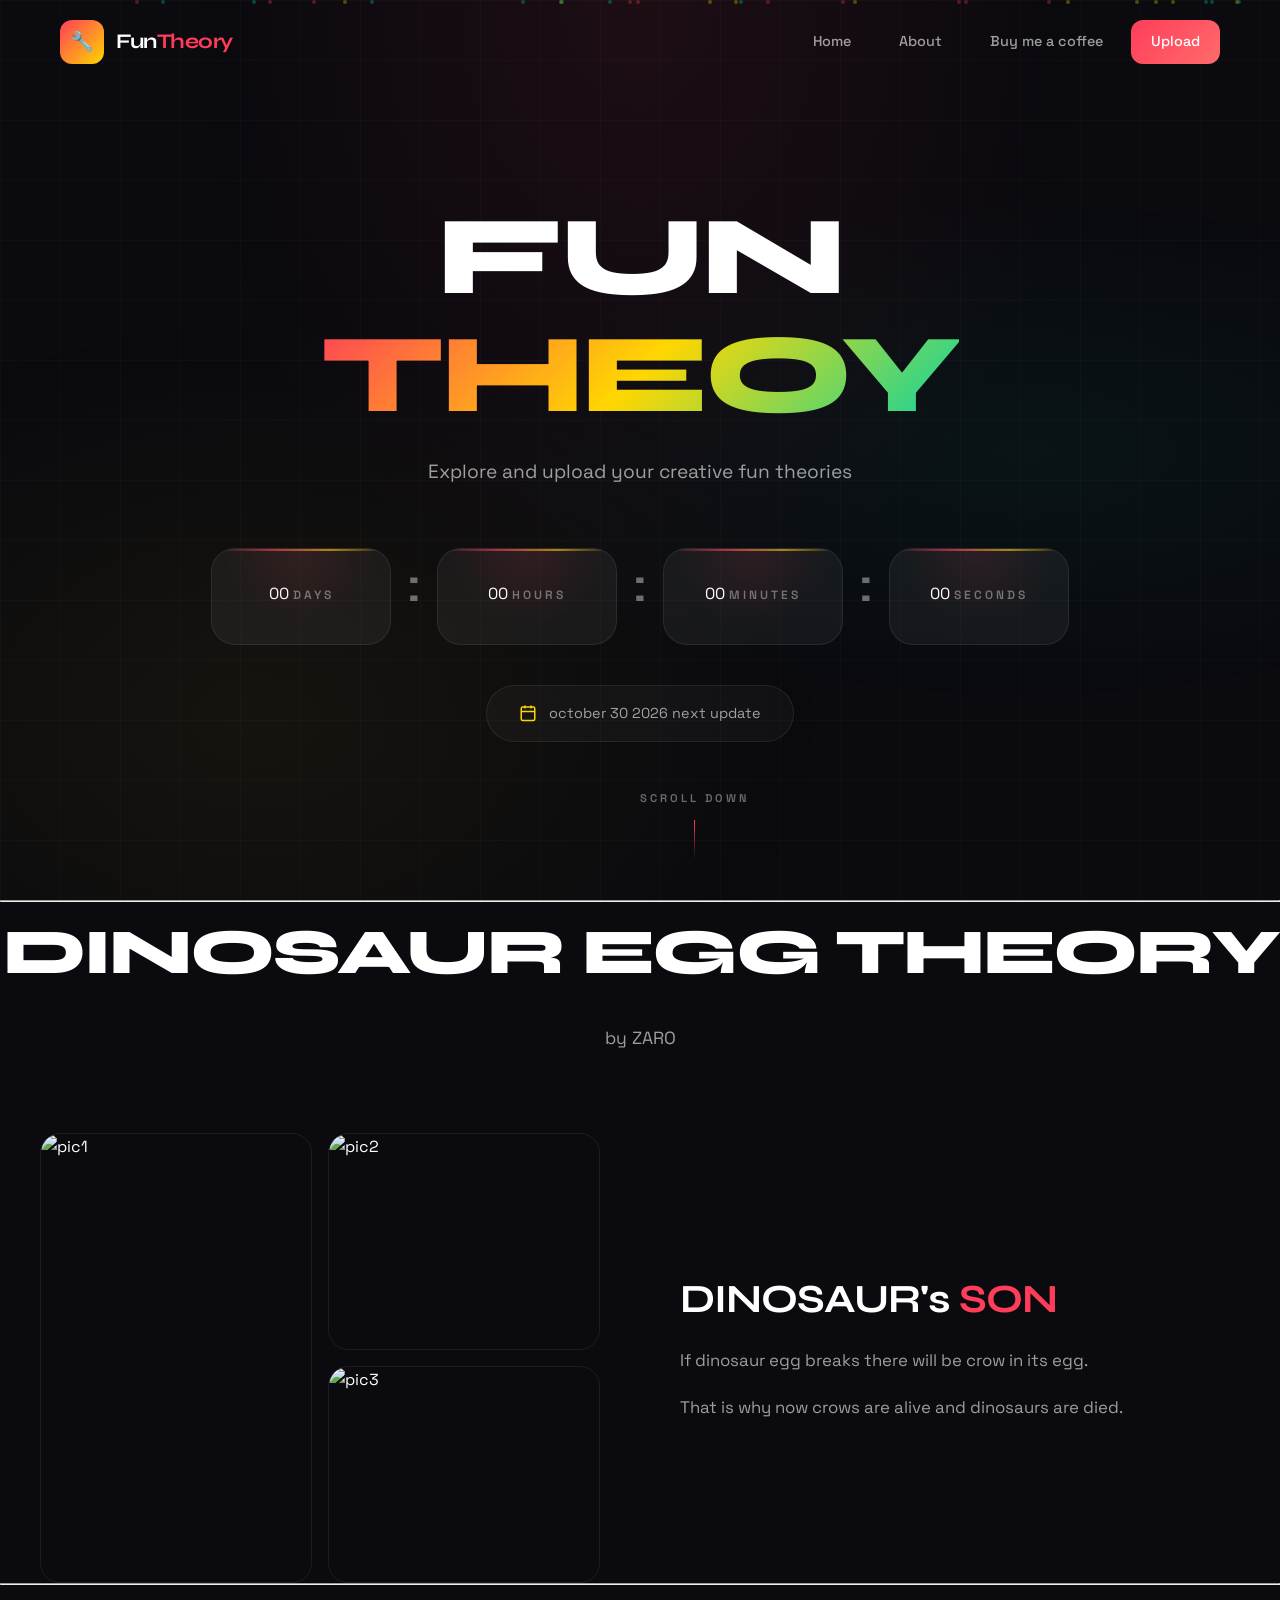
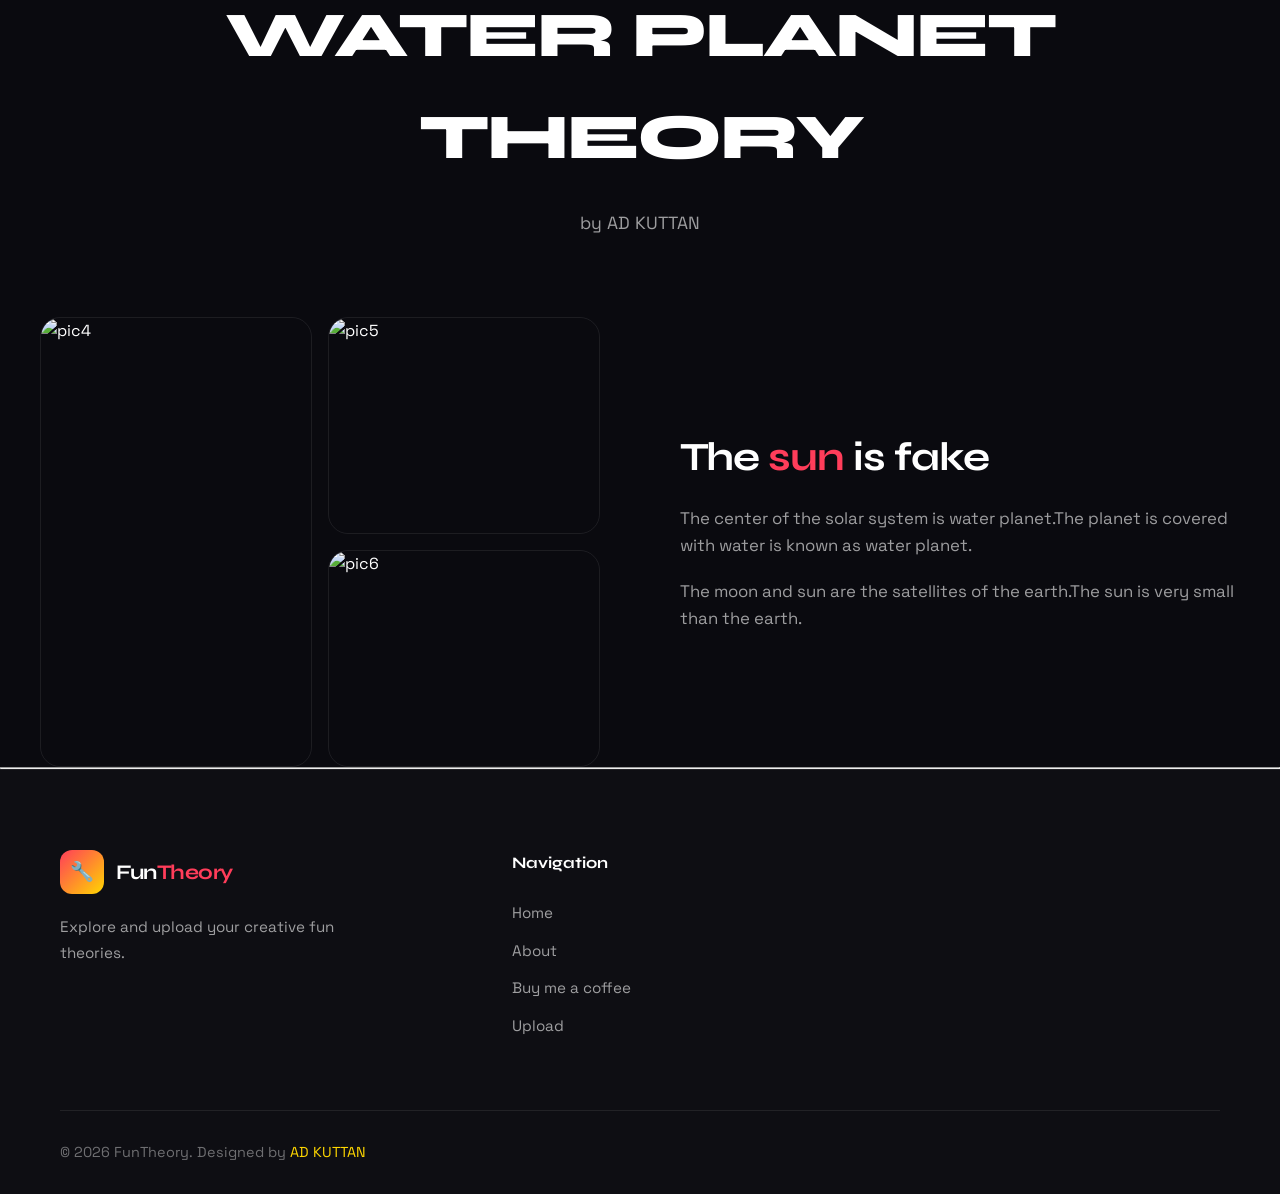
==== index.html @ 39851a69 "Add files via upload" ====
<!DOCTYPE html>
<html lang="en">
<head>
    <meta charset="UTF-8">
    <meta name="viewport" content="width=device-width, initial-scale=1.0">
    <title>FunTheory.io</title>
    <link rel="icon" href="pictures/funtheory.jpg">
    <link rel="preconnect" href="pictures/adkut.jpg" crossorigin>
    <link href="https://fonts.googleapis.com/css2?family=Syne:wght@400;500;600;700;800&family=Space+Grotesk:wght@300;400;500;600;700&display=swap" rel="stylesheet">
    <link rel="stylesheet" href="templatemo-605-xmas-countdown.css">
<!--

TemplateMo 605 Xmas Countdown

https://templatemo.com/tm-605-xmas-countdown

-->
</head>
<body>
    <!-- Background -->
    <div class="grid-bg"></div>
    <div class="particles" id="particles"></div>

    <!-- Header -->
    <header id="header">
        <a href="#hero" class="logo">
            <div class="logo-icon">🔧</div>
            <span class="logo-text">Fun<span>Theory</span></span>
        </a>
        <nav id="nav">
            <a href="#hero">Home</a>
            <a href="About.html">About</a>
            <a href="Buymeacoffee.html">Buy me a coffee</a>
            <a href="Upload.html" class="nav-cta">Upload</a>
        </nav>
        <div class="nav-toggle" id="navToggle">
            <span></span>
            <span></span>
            <span></span>
        </div>
    </header>

    <!-- Hero Section -->
    <section class="hero" id="hero"> 
                  </div>  

        <h1>FUN<br><span class="gradient">THEOY</span></h1>
        <p class="hero-subtitle">Explore and upload your creative fun theories</p>
        
        <div class="countdown-wrapper">
            <div class="countdown" id="countdown">
                <div class="countdown-item">
                    <span class="countdown-number" id="days">00</span>
                    <span class="countdown-label">   Days</span>
                </div>
                <span class="countdown-colon">:</span>
                <div class="countdown-item">
                    <span class="countdown-number" id="hours">00</span>
                    <span class="countdown-label">Hours</span>
                </div>
                <span class="countdown-colon">:</span>
                <div class="countdown-item">
                    <span class="countdown-number" id="minutes">00</span>
                    <span class="countdown-label">Minutes</span>
                </div>
                <span class="countdown-colon">:</span>
                <div class="countdown-item">
                    <span class="countdown-number" id="seconds">00</span>
                    <span class="countdown-label">Seconds</span>
                </div>
     </div>

            <div class="target-date">
                <svg viewBox="0 0 24 24" fill="none" stroke="currentColor" stroke-width="2">
                    <rect x="3" y="4" width="18" height="18" rx="2" ry="2"></rect>
                    <line x1="16" y1="2" x2="16" y2="6"></line>
                    <line x1="8" y1="2" x2="8" y2="6"></line>
                    <line x1="3" y1="10" x2="21" y2="10"></line>
                </svg>
                october 30 2026 next update
            </div>
        </div>
    

        <div class="scroll-indicator">
            <span>Scroll Down</span>
            <div class="line"></div>
        </div>
    </section>

                                </div>

<hr>


    <!-- About Section -->
            <div class="section-header">
                        <h2 class="section-title">DINOSAUR EGG THEORY</h2>
            <p class="section-subtitle">by ZARO</p>
        </div>
        <div class="about-grid">
            <div class="about-image">
                <div class="about-image-stack">
                    <div class="about-img-item img-1">
                        <img src="pictures/zaropic1.jpg" alt="pic1">
                    </div>
                    <div class="about-img-item img-2">
                        <img src="pictures/zaropic2.jpg" alt="pic2">
                    </div>
                    <div class="about-img-item img-3">
                        <img src="pictures/zaropic3.jpg" alt="pic3">
                    </div>
                </div>
            </div>
            <div class="about-content">
                <h3>DINOSAUR's <span>SON</span></h3>
                <p>If dinosaur egg breaks there will be crow in its egg.</p>
                <p>That is why now crows are alive and dinosaurs are died.</p>
                                                            <line x1="7" y1="17" x2="17" y2="7"></line>
                            <polyline points="7 7 17 7 17 17"></polyline>
                        </svg>
                    </a>
                </div>
            </div>
        </div>
    </section>


<hr>
       
            <div class="section-header">
                        <h2 class="section-title">WATER PLANET THEORY</h2>
            <p class="section-subtitle">by AD KUTTAN</p>
        </div>
        <div class="about-grid">
            <div class="about-image">
                <div class="about-image-stack">
                    <div class="about-img-item img-1">
                        <img src="pictures/adkuttanpic1.jpg" alt="pic4">
                    </div>
                    <div class="about-img-item img-2">
                        <img src="pictures/adkuttanpic2.jpg" alt="pic5">
                    </div>
                    <div class="about-img-item img-3">
                        <img src="pictures/adkuttanpic3.jpg" alt="pic6">
                    </div>
                </div>
            </div>
            <div class="about-content">
                <h3>The <span>sun</span> is fake</h3>
                <p>The center of the solar system is water planet.The planet is covered with water is known as water planet.</p>
                <p>The moon and sun are the satellites of the earth.The sun is very small than the earth.</p>
                                                            <line x1="7" y1="17" x2="17" y2="7"></line>
                            <polyline points="7 7 17 7 17 17"></polyline>
                        </svg>
                    </a>
                </div>
            </div>
        </div>
    </section>

<hr>

    <!-- Footer -->
    <footer>
        <div class="footer-grid">
            <div class="footer-brand">
                <a href="#hero" class="logo">
                    <div class="logo-icon">🔧</div>
                    <span class="logo-text">Fun<span>Theory</span></span>
                </a>
                <p>Explore and upload your creative fun theories.</p>
                
            </div>
            <div class="footer-column">
                <h4>Navigation</h4>
                <ul>
                    <li><a href="#hero">Home</a></li>
                    <li><a href="About.html">About</a></li>
                    <li><a href="Buymeacoffee.html">Buy me a coffee</a></li>
                    <li><a href="Upload.html">Upload</a></li>
                </ul>
            </div>
            <div class="footer-column">
             
                </ul>
            </div>
            <div class="footer-column">
                
            </div>
        </div>
        <div class="footer-bottom">
            <p>© 2026 FunTheory. Designed by <a rel="nofollow" href="https://instagram.com/_ad_kuttan_?stkn=YzBsaDc5anFnN2Nx" target="_blank">AD KUTTAN</a></p>
            <div class="footer-legal">

            </div>
        </div>
    </footer>

<script src="templatemo-605-countdown-scripts.js"></script>
</body>
</html>
---- templatemo-605-xmas-countdown.css ----
@charset "utf-8";
/* CSS Document 

TemplateMo 605 Xmas Countdown

https://templatemo.com/tm-605-xmas-countdown

*/

:root {
	--bg-dark: #0a0a0f;
	--bg-card: rgba(255, 255, 255, 0.03);
	--bg-glass: rgba(255, 255, 255, 0.05);
	--border-glass: rgba(255, 255, 255, 0.08);
	--border-glow: rgba(255, 255, 255, 0.15);
	--text-primary: #ffffff;
	--text-secondary: rgba(255, 255, 255, 0.6);
	--text-dim: rgba(255, 255, 255, 0.4);
	--accent-red: #ff3d5a;
	--accent-green: #00d4aa;
	--accent-gold: #ffd700;
	--accent-blue: #4d9fff;
	--glow-red: rgba(255, 61, 90, 0.4);
	--glow-green: rgba(0, 212, 170, 0.4);
	--glow-gold: rgba(255, 215, 0, 0.3);
}

* {
	margin: 0;
	padding: 0;
	box-sizing: border-box;
}

html {
	scroll-behavior: smooth;
}

body {
	font-family: 'Space Grotesk', sans-serif;
	font-weight: 400;
	background: var(--bg-dark);
	color: var(--text-primary);
	line-height: 1.6;
	overflow-x: hidden;
}

/* Grid Background */
.grid-bg {
	position: fixed;
	top: 0;
	left: 0;
	width: 100%;
	height: 100%;
	pointer-events: none;
	z-index: 0;
	background-image:
		linear-gradient(rgba(255, 255, 255, 0.02) 1px, transparent 1px),
		linear-gradient(90deg, rgba(255, 255, 255, 0.02) 1px, transparent 1px);
	background-size: 60px 60px;
}

.grid-bg::before {
	content: '';
	position: absolute;
	top: 0;
	left: 0;
	right: 0;
	bottom: 0;
	background: radial-gradient(ellipse at 50% 0%, rgba(255, 61, 90, 0.08) 0%, transparent 50%),
		radial-gradient(ellipse at 80% 50%, rgba(0, 212, 170, 0.05) 0%, transparent 40%),
		radial-gradient(ellipse at 20% 80%, rgba(255, 215, 0, 0.05) 0%, transparent 40%);
}

/* Floating Particles */
.particles {
	position: fixed;
	top: 0;
	left: 0;
	width: 100%;
	height: 100%;
	pointer-events: none;
	z-index: 1;
	overflow: hidden;
}

.particle {
	position: absolute;
	width: 4px;
	height: 4px;
	background: var(--accent-gold);
	border-radius: 50%;
	opacity: 0.3;
	animation: float-particle linear infinite;
}

.particle:nth-child(odd) {
	background: var(--accent-red);
}

.particle:nth-child(3n) {
	background: var(--accent-green);
}

@keyframes float-particle {
	0% {
		transform: translateY(100vh) rotate(0deg);
		opacity: 0;
	}

	10% {
		opacity: 0.3;
	}

	90% {
		opacity: 0.3;
	}

	100% {
		transform: translateY(-20px) rotate(360deg);
		opacity: 0;
	}
}

/* Snowflakes */
.snowflake {
	position: absolute;
	color: rgba(255, 255, 255, 0.6);
	font-size: 1rem;
	animation: snowfall linear infinite;
	text-shadow: 0 0 10px rgba(255, 255, 255, 0.3);
}

@keyframes snowfall {
	0% {
		transform: translateY(-20px) rotate(0deg);
	}

	100% {
		transform: translateY(100vh) rotate(360deg);
	}
}

/* Glass Card Mixin */
.glass {
	background: var(--bg-glass);
	backdrop-filter: blur(20px);
	-webkit-backdrop-filter: blur(20px);
	border: 1px solid var(--border-glass);
	border-radius: 24px;
}

.glass-strong {
	background: rgba(255, 255, 255, 0.08);
	backdrop-filter: blur(40px);
	-webkit-backdrop-filter: blur(40px);
	border: 1px solid var(--border-glow);
}

/* Header */
header {
	position: fixed;
	top: 0;
	left: 0;
	right: 0;
	z-index: 1000;
	padding: 20px 60px;
	display: flex;
	justify-content: space-between;
	align-items: center;
	max-width: 1400px;
    margin: 0 auto;
	transition: all 0.3s ease;
}

header.scrolled {
	background: rgba(10, 10, 15, 0.8);
	backdrop-filter: blur(20px);
	-webkit-backdrop-filter: blur(20px);
	border-bottom: 1px solid var(--border-glass);
}

.logo {
	display: flex;
	align-items: center;
	gap: 12px;
	text-decoration: none;
}

.logo-icon {
	width: 44px;
	height: 44px;
	background: linear-gradient(135deg, var(--accent-red), var(--accent-gold));
	border-radius: 12px;
	display: flex;
	align-items: center;
	justify-content: center;
	font-size: 1.2rem;
}

.logo-text {
	font-family: 'Syne', sans-serif;
	font-size: 1.3rem;
	font-weight: 700;
	color: var(--text-primary);
	letter-spacing: -0.5px;
}

.logo-text span {
	color: var(--accent-red);
}

nav {
	display: flex;
	gap: 8px;
}

nav a {
	color: var(--text-secondary);
	text-decoration: none;
	font-size: 0.9rem;
	font-weight: 500;
	padding: 10px 20px;
	border-radius: 12px;
	transition: all 0.3s ease;
}

nav a:hover {
	color: var(--text-primary);
	background: var(--bg-glass);
}

nav a.nav-active {
	color: var(--text-primary);
	background: var(--bg-glass);
	border: 1px solid var(--border-glass);
}

.nav-cta {
	background: linear-gradient(135deg, var(--accent-red), #ff6b6b) !important;
	color: var(--text-primary) !important;
}

.nav-cta:hover {
	box-shadow: 0 8px 30px var(--glow-red);
	transform: translateY(-2px);
}

.nav-toggle {
	display: none;
	flex-direction: column;
	gap: 6px;
	cursor: pointer;
	z-index: 1001;
	padding: 10px;
}

.nav-toggle span {
	width: 24px;
	height: 2px;
	background: var(--text-primary);
	border-radius: 2px;
	transition: all 0.3s ease;
}

.nav-toggle.active span:nth-child(1) {
	transform: rotate(45deg) translate(5px, 6px);
}

.nav-toggle.active span:nth-child(2) {
	opacity: 0;
}

.nav-toggle.active span:nth-child(3) {
	transform: rotate(-45deg) translate(5px, -6px);
}

/* Hero Section */
.hero {
	min-height: 100vh;
	display: flex;
	flex-direction: column;
	justify-content: center;
	align-items: center;
	padding: 140px 20px 100px;
	position: relative;
	z-index: 2;
	text-align: center;
}

.hero-badge {
	display: inline-flex;
	align-items: center;
	gap: 8px;
	padding: 8px 20px;
	background: var(--bg-glass);
	border: 1px solid var(--border-glass);
	border-radius: 100px;
	font-size: 0.85rem;
	font-weight: 500;
	color: var(--text-secondary);
	margin-bottom: 40px;
	animation: fadeInDown 0.8s ease forwards;
}

.hero-badge .dot {
	width: 8px;
	height: 8px;
	background: var(--accent-green);
	border-radius: 50%;
	animation: pulse 2s ease-in-out infinite;
}

@keyframes pulse {

	0%,
	100% {
		opacity: 1;
		transform: scale(1);
	}

	50% {
		opacity: 0.5;
		transform: scale(1.2);
	}
}

@keyframes fadeInDown {
	from {
		opacity: 0;
		transform: translateY(-20px);
	}

	to {
		opacity: 1;
		transform: translateY(0);
	}
}

.hero h1 {
	font-family: 'Syne', sans-serif;
	font-size: clamp(3rem, 10vw, 7rem);
	font-weight: 800;
	line-height: 1.05;
	letter-spacing: -3px;
	margin-bottom: 24px;
	animation: fadeInUp 0.8s ease 0.2s forwards;
	opacity: 0;
}

.hero h1 .gradient {
	background: linear-gradient(135deg, var(--accent-red), var(--accent-gold), var(--accent-green));
	-webkit-background-clip: text;
	-webkit-text-fill-color: transparent;
	background-clip: text;
}

.hero-subtitle {
	font-size: 1.2rem;
	color: var(--text-secondary);
	max-width: 500px;
	margin-bottom: 60px;
	animation: fadeInUp 0.8s ease 0.4s forwards;
	opacity: 0;
}

@keyframes fadeInUp {
	from {
		opacity: 0;
		transform: translateY(30px);
	}

	to {
		opacity: 1;
		transform: translateY(0);
	}
}

/* Countdown */
.countdown-wrapper {
	animation: fadeInUp 0.8s ease 0.6s forwards;
	opacity: 0;
}

.countdown {
	display: flex;
	gap: 16px;
	justify-content: center;
	flex-wrap: wrap;
}

.countdown-item {
	position: relative;
	width: 180px;
	padding: 32px 24px;
	text-align: center;
	background: var(--bg-glass);
	backdrop-filter: blur(40px);
	-webkit-backdrop-filter: blur(40px);
	border: 1px solid var(--border-glass);
	border-radius: 24px;
	overflow: hidden;
	transition: all 0.4s ease;
}

.countdown-item::before {
	content: '';
	position: absolute;
	top: 0;
	left: 0;
	right: 0;
	height: 2px;
	background: linear-gradient(90deg, transparent, var(--accent-red), var(--accent-gold), transparent);
	opacity: 0.6;
}

.countdown-item::after {
	content: '';
	position: absolute;
	inset: 0;
	background: radial-gradient(circle at 50% 0%, rgba(255, 61, 90, 0.1), transparent 60%);
	pointer-events: none;
}

.countdown-item:hover {
	transform: translateY(-8px);
	border-color: var(--border-glow);
	box-shadow: 0 20px 60px rgba(0, 0, 0, 0.4), 0 0 40px var(--glow-red);
}


.countdown-label {
	font-size: 0.75rem;
	font-weight: 600;
	text-transform: uppercase;
	letter-spacing: 3px;
	color: var(--text-dim);
	margin-top: 12px;
}

.countdown-colon {
	font-family: 'Syne', sans-serif;
	font-size: 3rem;
	font-weight: 700;
	color: var(--text-dim);
	align-self: center;
	margin-bottom: 20px;
	animation: blink 1s ease-in-out infinite;
}

@keyframes blink {

	0%,
	100% {
		opacity: 1;
	}

	50% {
		opacity: 0.3;
	}
}

.target-date {
	margin-top: 40px;
	padding: 16px 32px;
	background: var(--bg-card);
	border: 1px solid var(--border-glass);
	border-radius: 100px;
	display: inline-flex;
	align-items: center;
	gap: 12px;
	font-size: 0.9rem;
	color: var(--text-secondary);
}

.target-date svg {
	width: 18px;
	height: 18px;
	stroke: var(--accent-gold);
}

.scroll-indicator {
	position: absolute;
	bottom: 40px;
	left: 50%;
	transform: translateX(-50%);
	display: flex;
	flex-direction: column;
	align-items: center;
	gap: 12px;
	animation: fadeInUp 0.8s ease 1s forwards, bounce 2s ease-in-out infinite 1.5s;
	opacity: 0;
}

.scroll-indicator span {
	font-size: 0.7rem;
	font-weight: 600;
	letter-spacing: 3px;
	text-transform: uppercase;
	color: var(--text-dim);
}

.scroll-indicator .line {
	width: 1px;
	height: 40px;
	background: linear-gradient(180deg, var(--accent-red), transparent);
}

@keyframes bounce {

	0%,
	100% {
		transform: translateX(-50%) translateY(0);
	}

	50% {
		transform: translateX(-50%) translateY(10px);
	}
}

/* Section Common */
section {
	position: relative;
	z-index: 2;
	padding: 120px 60px;
}

.section-header {
	text-align: center;
	margin-bottom: 80px;
}

.section-tag {
	display: inline-flex;
	align-items: center;
	gap: 8px;
	padding: 6px 16px;
	background: var(--bg-glass);
	border: 1px solid var(--border-glass);
	border-radius: 100px;
	font-size: 0.75rem;
	font-weight: 600;
	letter-spacing: 2px;
	text-transform: uppercase;
	color: var(--accent-green);
	margin-bottom: 24px;
}

.section-title {
	font-family: 'Syne', sans-serif;
	font-size: clamp(2.5rem, 5vw, 4rem);
	font-weight: 800;
	letter-spacing: -2px;
	color: var(--text-primary);
}

.section-subtitle {
	font-size: 1.1rem;
	color: var(--text-secondary);
	max-width: 500px;
	margin: 20px auto 0;
}

/* About Section */
.about {
	background: linear-gradient(180deg, transparent 0%, rgba(255, 61, 90, 0.02) 50%, transparent 100%);
}

.about-grid {
	max-width: 1200px;
	margin: 0 auto;
	display: grid;
	grid-template-columns: 1fr 1fr;
	gap: 80px;
	align-items: center;
}

.about-image {
	position: relative;
}

.about-image-stack {
	display: grid;
	grid-template-columns: 1fr 1fr;
	grid-template-rows: 1fr 1fr;
	gap: 16px;
	height: 450px;
}

.about-img-item {
	border-radius: 20px;
	overflow: hidden;
	border: 1px solid var(--border-glass);
	position: relative;
	transition: all 0.4s ease;
}

.about-img-item:hover {
	border-color: var(--border-glow);
	transform: scale(1.02);
}

.about-img-item img {
	width: 100%;
	height: 100%;
	object-fit: cover;
}

.about-img-item.img-1 {
	grid-row: span 2;
}

.about-img-item.img-2,
.about-img-item.img-3 {
	grid-column: 2;
}

.about-content h3 {
	font-family: 'Syne', sans-serif;
	font-size: 2.5rem;
	font-weight: 700;
	letter-spacing: -1px;
	margin-bottom: 24px;
	line-height: 1.2;
}

.about-content h3 span {
	color: var(--accent-red);
}

.about-content p {
	color: var(--text-secondary);
	margin-bottom: 20px;
	font-size: 1.05rem;
}

.about-features {
	display: grid;
	grid-template-columns: 1fr 1fr;
	gap: 16px;
	margin-top: 40px;
}

.about-feature {
	display: flex;
	align-items: center;
	gap: 12px;
	padding: 16px;
	background: var(--bg-glass);
	border: 1px solid var(--border-glass);
	border-radius: 16px;
	font-size: 0.95rem;
	color: var(--text-secondary);
	transition: all 0.3s ease;
}

.about-feature:hover {
	border-color: var(--border-glow);
	background: rgba(255, 255, 255, 0.08);
}

.about-feature svg {
	width: 20px;
	height: 20px;
	stroke: var(--accent-green);
	flex-shrink: 0;
}

.about-templatemo {
	margin-top: 40px;
	padding: 28px;
	background: var(--bg-glass);
	border: 1px solid var(--border-glass);
	border-radius: 20px;
	position: relative;
	overflow: hidden;
}

.about-templatemo::before {
	content: '';
	position: absolute;
	top: 0;
	left: 0;
	right: 0;
	height: 2px;
	background: linear-gradient(90deg, var(--accent-green), var(--accent-gold));
}

.about-templatemo p {
	font-size: 0.95rem;
	margin-bottom: 20px;
	color: var(--text-secondary);
}

.about-templatemo p strong {
	color: var(--accent-gold);
}

.btn-templatemo {
	display: inline-flex;
	align-items: center;
	gap: 10px;
	padding: 14px 28px;
	background: linear-gradient(135deg, var(--accent-green), #00b894);
	border-radius: 12px;
	color: var(--bg-dark);
	text-decoration: none;
	font-weight: 600;
	font-size: 0.9rem;
	transition: all 0.3s ease;
}

.btn-templatemo:hover {
	transform: translateY(-3px);
	box-shadow: 0 15px 40px var(--glow-green);
}

.btn-templatemo svg {
	width: 18px;
	height: 18px;
	stroke: var(--bg-dark);
}

/* Events Section */
.events {
	background: var(--bg-dark);
}

.events-grid {
	max-width: 1200px;
	margin: 0 auto;
	display: grid;
	grid-template-columns: repeat(3, 1fr);
	gap: 24px;
}

.event-card {
	position: relative;
	border-radius: 28px;
	overflow: hidden;
	background: var(--bg-glass);
	border: 1px solid var(--border-glass);
	transition: all 0.5s ease;
	cursor: pointer;
}

.event-card:hover {
	transform: translateY(-12px);
	border-color: var(--border-glow);
	box-shadow: 0 30px 80px rgba(0, 0, 0, 0.4);
}

.event-image {
	width: 100%;
	height: 220px;
	overflow: hidden;
	position: relative;
}

.event-image img {
	width: 100%;
	height: 100%;
	object-fit: cover;
	transition: transform 0.5s ease;
	backface-visibility: hidden;
	-webkit-backface-visibility: hidden;
}

.event-card:hover .event-image img {
	transform: scale(1.1);
}


.event-date-badge {
	position: absolute;
	top: 16px;
	left: 16px;
	padding: 10px 16px;
	background: rgba(255, 255, 255, 0.1);
	backdrop-filter: blur(20px);
	-webkit-backdrop-filter: blur(20px);
	border: 1px solid rgba(255, 255, 255, 0.15);
	border-radius: 12px;
	z-index: 2;
}

.event-date-badge .day {
	font-family: 'Syne', sans-serif;
	font-size: 1.5rem;
	font-weight: 800;
	color: var(--text-primary);
	line-height: 1;
}

.event-date-badge .month {
	font-size: 0.9rem;
	font-weight: 600;
	text-transform: uppercase;
	letter-spacing: 1px;
	color: var(--accent-red);
}

.event-content {
	padding: 28px;
}

.event-content h3 {
	font-family: 'Syne', sans-serif;
	font-size: 1.4rem;
	font-weight: 700;
	margin-bottom: 12px;
	color: var(--text-primary);
}

.event-content p {
	font-size: 0.95rem;
	color: var(--text-secondary);
	line-height: 1.6;
	margin-bottom: 20px;
}

.event-meta {
	display: flex;
	align-items: center;
	gap: 16px;
	font-size: 0.85rem;
	color: var(--text-dim);
}

.event-meta span {
	display: flex;
	align-items: center;
	gap: 6px;
}

.event-meta svg {
	width: 16px;
	height: 16px;
	stroke: var(--accent-gold);
}

/* Traditions Section */
.traditions {
	background: linear-gradient(180deg, transparent 0%, rgba(0, 212, 170, 0.02) 50%, transparent 100%);
}

.traditions-grid {
	max-width: 1200px;
	margin: 0 auto;
	display: grid;
	grid-template-columns: repeat(2, 1fr);
	gap: 24px;
}

.tradition-card {
	display: grid;
	grid-template-columns: 140px 1fr;
	gap: 24px;
	padding: 24px;
	background: var(--bg-glass);
	border: 1px solid var(--border-glass);
	border-radius: 24px;
	align-items: center;
	transition: all 0.4s ease;
}

.tradition-card:hover {
	border-color: var(--border-glow);
	transform: translateX(8px);
	background: rgba(255, 255, 255, 0.08);
}

.tradition-image {
	width: 140px;
	height: 140px;
	border-radius: 20px;
	overflow: hidden;
}

.tradition-image img {
	width: 100%;
	height: 100%;
	object-fit: cover;
}

.tradition-content {
	padding-right: 20px;
}

.tradition-number {
	font-family: 'Syne', sans-serif;
	font-size: 0.8rem;
	font-weight: 700;
	color: var(--accent-green);
	margin-bottom: 8px;
	letter-spacing: 2px;
}

.tradition-content h3 {
	font-family: 'Syne', sans-serif;
	font-size: 1.3rem;
	font-weight: 700;
	margin-bottom: 8px;
	color: var(--text-primary);
}

.tradition-content p {
	font-size: 0.9rem;
	color: var(--text-secondary);
	line-height: 1.6;
	margin-bottom: 16px;
}

.tradition-btn {
	display: inline-flex;
	align-items: center;
	gap: 8px;
	padding: 10px 18px;
	background: transparent;
	border: 1px solid var(--border-glow);
	border-radius: 10px;
	color: var(--text-secondary);
	text-decoration: none;
	font-size: 0.8rem;
	font-weight: 500;
	transition: all 0.3s ease;
}

.tradition-btn svg {
	width: 16px;
	height: 16px;
	stroke: var(--accent-gold);
	transition: transform 0.3s ease;
}

.tradition-btn:hover {
	background: rgba(255, 215, 0, 0.1);
	border-color: var(--accent-gold);
	color: var(--accent-gold);
}

.tradition-btn:hover svg {
	transform: translateX(4px);
}

/* Newsletter Section */
.newsletter {
	background: linear-gradient(180deg, transparent 0%, rgba(255, 215, 0, 0.02) 50%, transparent 100%);
}

.newsletter-container {
	max-width: 800px;
	margin: 0 auto;
	padding: 60px;
	background: var(--bg-glass);
	backdrop-filter: blur(40px);
	-webkit-backdrop-filter: blur(40px);
	border: 1px solid var(--border-glass);
	border-radius: 32px;
	text-align: center;
	position: relative;
	overflow: hidden;
}

.newsletter-container::before {
	content: '';
	position: absolute;
	top: 0;
	left: 0;
	right: 0;
	height: 2px;
	background: linear-gradient(90deg, var(--accent-red), var(--accent-gold), var(--accent-green));
}

.newsletter-container p {
	color: var(--text-secondary);
	margin-bottom: 40px;
	font-size: 1.1rem;
	max-width: 500px;
	margin-left: auto;
	margin-right: auto;
}

.newsletter-form {
	display: flex;
	gap: 12px;
	max-width: 500px;
	margin: 0 auto;
}

.newsletter-form input {
	flex: 1;
	padding: 18px 24px;
	background: rgba(255, 255, 255, 0.05);
	border: 1px solid var(--border-glass);
	border-radius: 16px;
	color: var(--text-primary);
	font-family: 'Space Grotesk', sans-serif;
	font-size: 1rem;
	outline: none;
	transition: all 0.3s ease;
}

.newsletter-form input::placeholder {
	color: var(--text-dim);
}

.newsletter-form input:focus {
	border-color: var(--accent-gold);
	background: rgba(255, 255, 255, 0.08);
}

.newsletter-form button {
	padding: 18px 36px;
	background: linear-gradient(135deg, var(--accent-red), #ff6b6b);
	border: none;
	border-radius: 16px;
	color: var(--text-primary);
	font-family: 'Space Grotesk', sans-serif;
	font-size: 0.95rem;
	font-weight: 600;
	cursor: pointer;
	transition: all 0.3s ease;
	white-space: nowrap;
}

.newsletter-form button:hover {
	transform: translateY(-3px);
	box-shadow: 0 15px 40px var(--glow-red);
}

/* Footer */
footer {
	position: relative;
	z-index: 2;
	padding: 80px 60px 30px;
	background: rgba(255, 255, 255, 0.02);
	border-top: 1px solid var(--border-glass);
}

.footer-grid {
	max-width: 1200px;
	margin: 0 auto;
	display: grid;
	grid-template-columns: 2fr 1fr 1fr 1fr;
	gap: 60px;
	margin-bottom: 60px;
}

.footer-brand .logo {
	margin-bottom: 20px;
}

.footer-brand p {
	color: var(--text-secondary);
	font-size: 0.95rem;
	line-height: 1.7;
	max-width: 280px;
}

.footer-column h4 {
	font-family: 'Syne', sans-serif;
	font-size: 1rem;
	font-weight: 700;
	margin-bottom: 24px;
	color: var(--text-primary);
}

.footer-column ul {
	list-style: none;
}

.footer-column li {
	margin-bottom: 12px;
}

.footer-column a {
	color: var(--text-secondary);
	text-decoration: none;
	font-size: 0.95rem;
	transition: color 0.3s ease;
}

.footer-column a:hover {
	color: var(--accent-gold);
}

.footer-social {
	display: flex;
	gap: 12px;
	margin-top: 24px;
}

.footer-social a {
	width: 44px;
	height: 44px;
	background: var(--bg-glass);
	border: 1px solid var(--border-glass);
	border-radius: 12px;
	display: flex;
	align-items: center;
	justify-content: center;
	color: var(--text-secondary);
	text-decoration: none;
	font-size: 1.1rem;
	transition: all 0.3s ease;
}

.footer-social a:hover {
	border-color: var(--accent-red);
	background: rgba(255, 61, 90, 0.1);
	color: var(--accent-red);
	transform: translateY(-4px);
}

.footer-bottom {
	max-width: 1200px;
	margin: 0 auto;
	padding-top: 30px;
	border-top: 1px solid var(--border-glass);
	display: flex;
	justify-content: space-between;
	align-items: center;
	flex-wrap: wrap;
	gap: 20px;
}

.footer-bottom p {
	font-size: 0.9rem;
	color: var(--text-dim);
}

.footer-bottom a {
	color: var(--accent-gold);
	text-decoration: none;
}

.footer-bottom a:hover {
	text-decoration: underline;
}

.footer-legal {
	display: flex;
	gap: 24px;
}

.footer-legal a {
	font-size: 0.9rem;
	color: var(--text-dim);
	text-decoration: none;
	transition: color 0.3s ease;
}

.footer-legal a:hover {
	color: var(--text-secondary);
}

/* Responsive */
@media (max-width: 1024px) {
	section {
		padding: 100px 40px;
	}

	.about-grid {
		gap: 50px;
	}

	.events-grid {
		grid-template-columns: repeat(2, 1fr);
	}

	.traditions-grid {
		grid-template-columns: 1fr;
	}

	.gallery-grid {
		grid-template-columns: repeat(2, 1fr);
		grid-template-rows: repeat(3, 180px);
	}

	.gallery-item:nth-child(1) {
		grid-column: span 2;
		grid-row: span 1;
	}

	.gallery-item:nth-child(4) {
		grid-column: span 1;
	}

	.footer-grid {
		grid-template-columns: repeat(2, 1fr);
		gap: 40px;
	}
}

@media (max-width: 920px) {
	header {
		padding: 15px 24px;
	}

	nav {
		position: fixed;
		top: 0;
		right: -100%;
		width: 280px;
		height: 100vh;
		background: rgba(10, 10, 15, 0.98);
		backdrop-filter: blur(40px);
		-webkit-backdrop-filter: blur(40px);
		flex-direction: column;
		justify-content: center;
		align-items: flex-start;
		padding: 40px;
		gap: 8px;
		transition: right 0.4s ease;
		border-left: 1px solid var(--border-glass);
	}

	nav.active {
		right: 0;
	}

	nav a {
		width: 100%;
		font-size: 1.1rem;
	}

	.nav-toggle {
		display: flex;
	}

	section {
		padding: 80px 24px;
	}

	.hero {
		padding: 120px 20px 80px;
	}

	.hero h1 {
		letter-spacing: -2px;
	}

	.countdown {
		gap: 10px;
	}

	.countdown-item {
		width: 120px;
		padding: 24px 16px;
	}

	.countdown-number {
		font-size: 2.5rem;
	}

	.countdown-label {
		font-size: 0.65rem;
		letter-spacing: 2px;
	}

	.countdown-colon {
		display: none;
	}

	.target-date {
		padding: 12px 20px;
		font-size: 0.8rem;
	}

	.about-grid {
		grid-template-columns: 1fr;
		gap: 40px;
	}

	.about-image {
		max-width: 400px;
		margin: 0 auto;
	}

	.about-image-stack {
		height: 350px;
	}

	.about-features {
		grid-template-columns: 1fr;
	}

	.events-grid {
		grid-template-columns: 1fr;
	}

	.tradition-card {
		grid-template-columns: 100px 1fr;
		gap: 16px;
		padding: 16px;
	}

	.tradition-image {
		width: 100px;
		height: 100px;
	}

	.gallery-grid {
		grid-template-columns: 1fr;
		grid-template-rows: auto;
	}

	.gallery-item {
		height: 200px;
	}

	.gallery-item:nth-child(1) {
		grid-column: span 1;
		height: 280px;
	}

	.newsletter-container {
		padding: 40px 24px;
	}

	.newsletter-form {
		flex-direction: column;
	}

	.newsletter-form button {
		width: 100%;
	}

	footer {
		padding: 60px 24px 24px;
	}

	.footer-grid {
		grid-template-columns: 1fr;
		gap: 40px;
	}

	.footer-bottom {
		flex-direction: column;
		text-align: center;
	}

	.footer-legal {
		justify-content: center;
	}
}

@media (max-width: 480px) {
	.countdown-item {
		width: 90px;
		padding: 20px 12px;
	}

	.countdown-number {
		font-size: 1.8rem;
	}
}
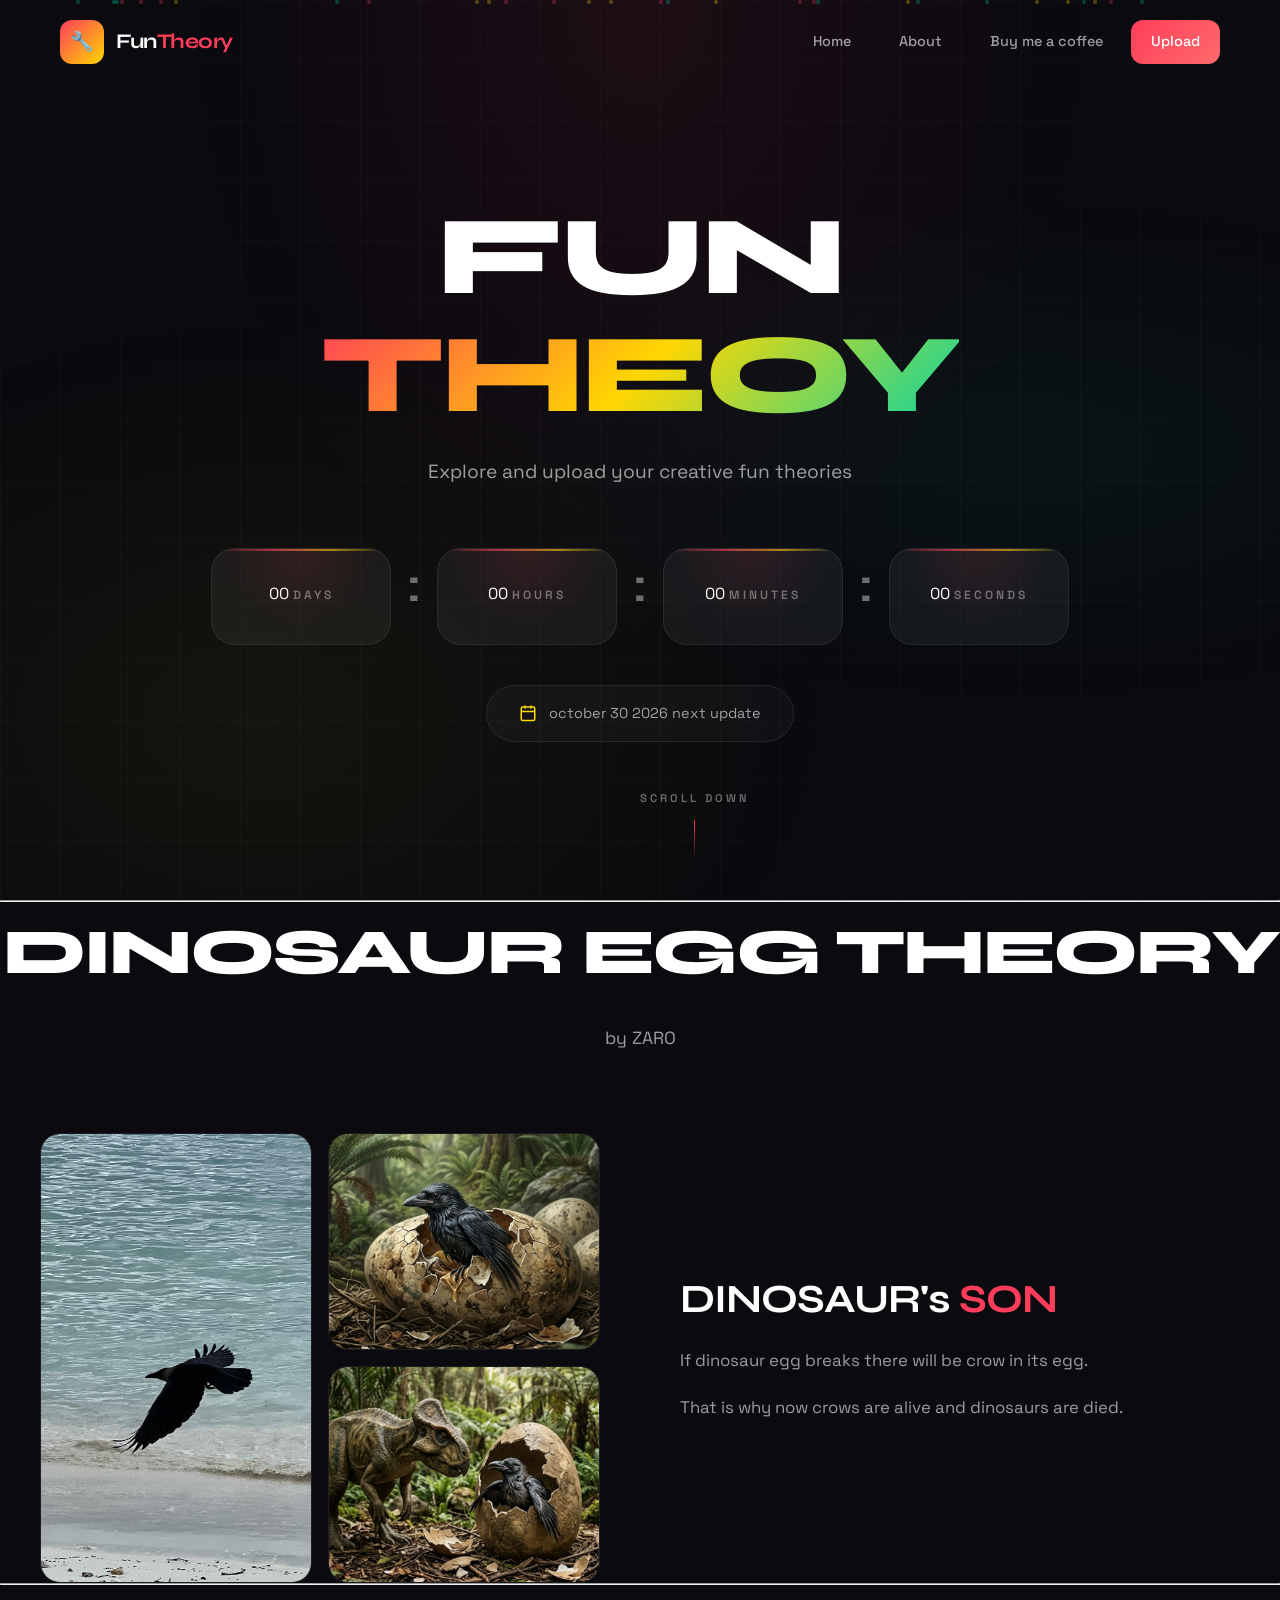
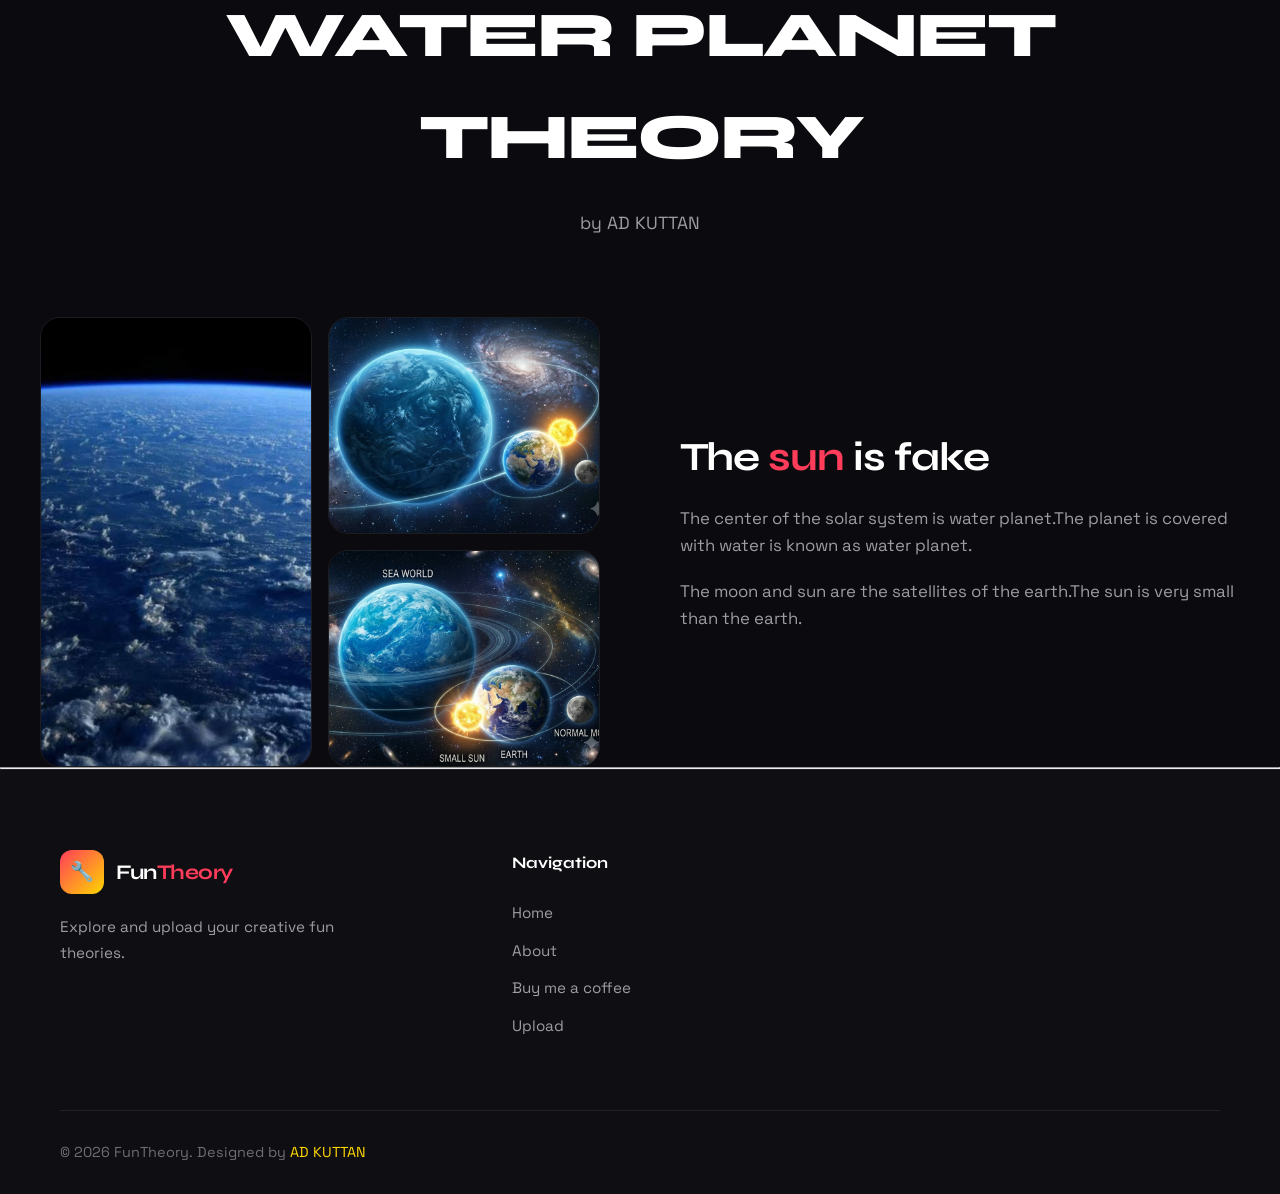
==== commit 17b04596: "Add files via upload" ====
--- a/index.html
+++ b/index.html
@@ -5,6 +5,8 @@
     <meta name="viewport" content="width=device-width, initial-scale=1.0">
     <title>FunTheory.io</title>
     <link rel="icon" href="pictures/funtheory.jpg">
+    <link rel="shortcut icon" href="pictures/funtheory.jpg">
+    <link rel="apple-touch-icon" href="pictures/funtheory.jpg">
     <link rel="preconnect" href="pictures/adkut.jpg" crossorigin>
     <link href="https://fonts.googleapis.com/css2?family=Syne:wght@400;500;600;700;800&family=Space+Grotesk:wght@300;400;500;600;700&display=swap" rel="stylesheet">
     <link rel="stylesheet" href="templatemo-605-xmas-countdown.css">
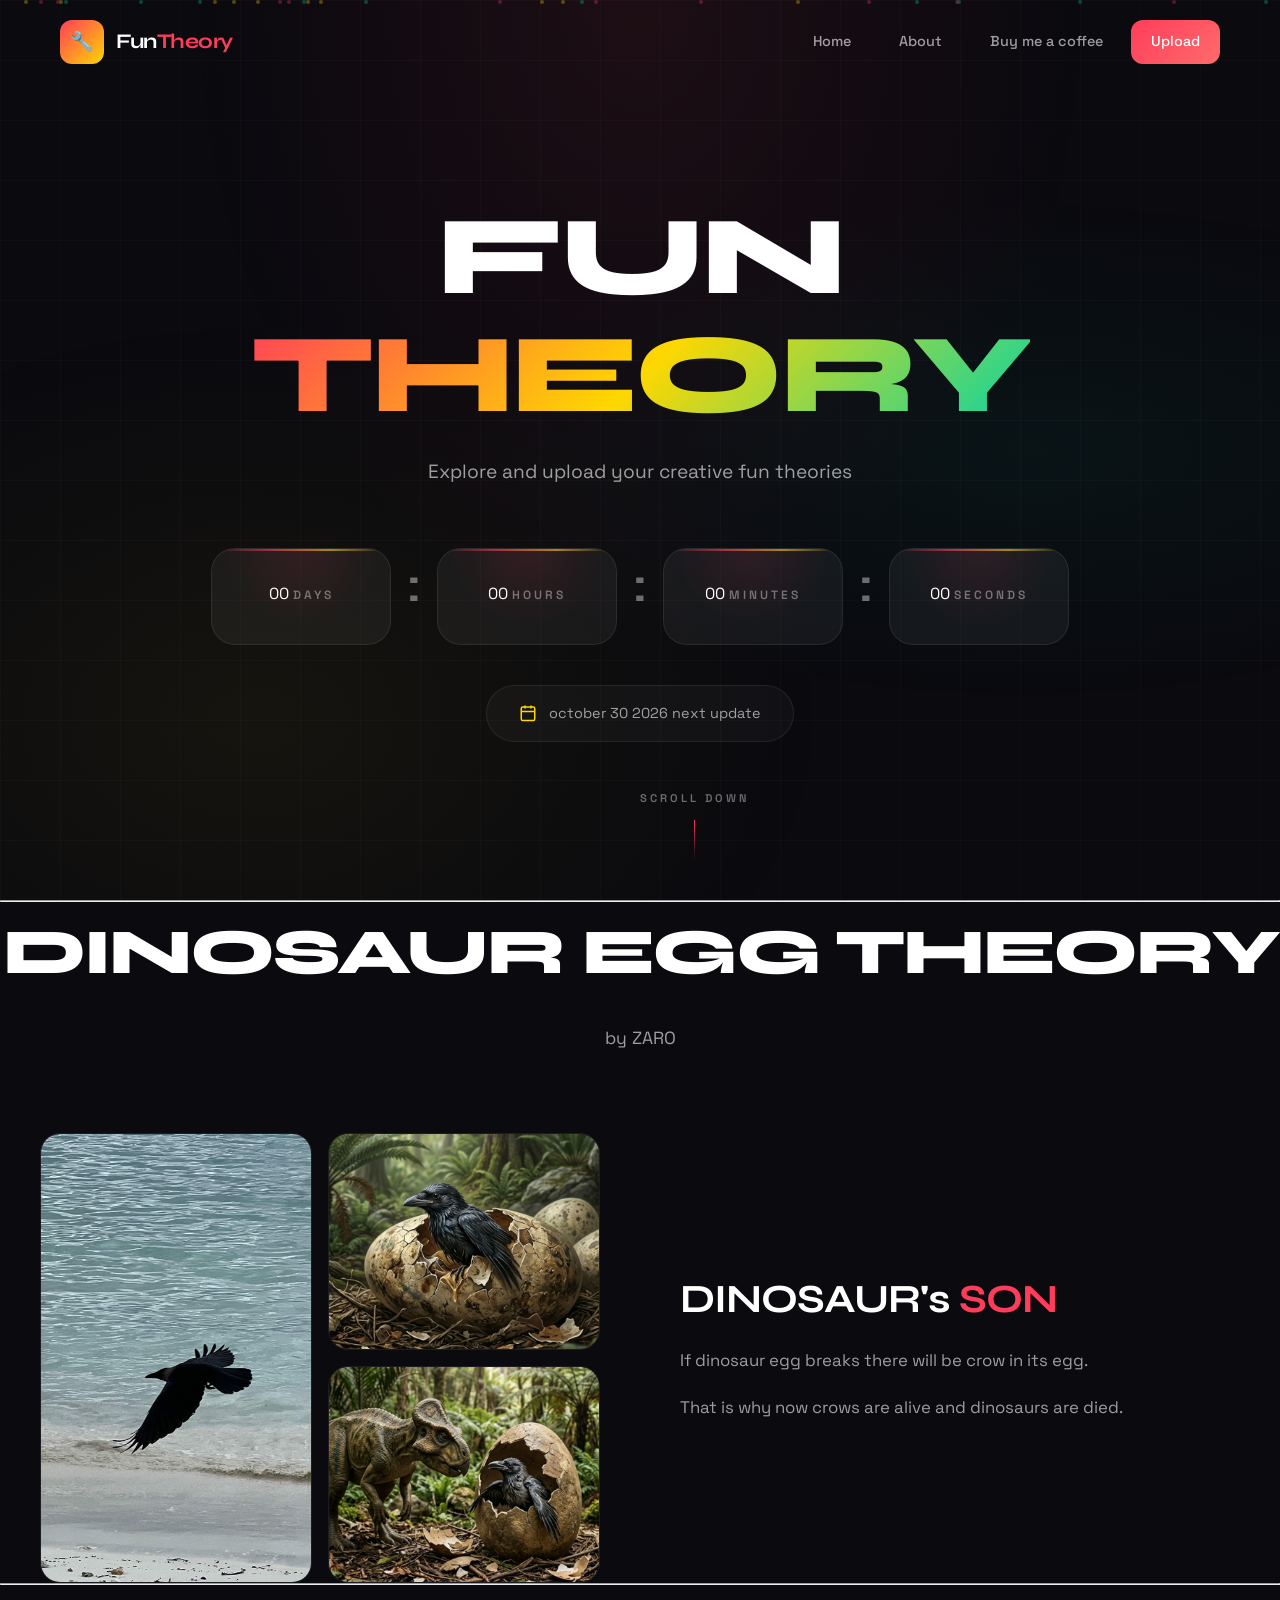
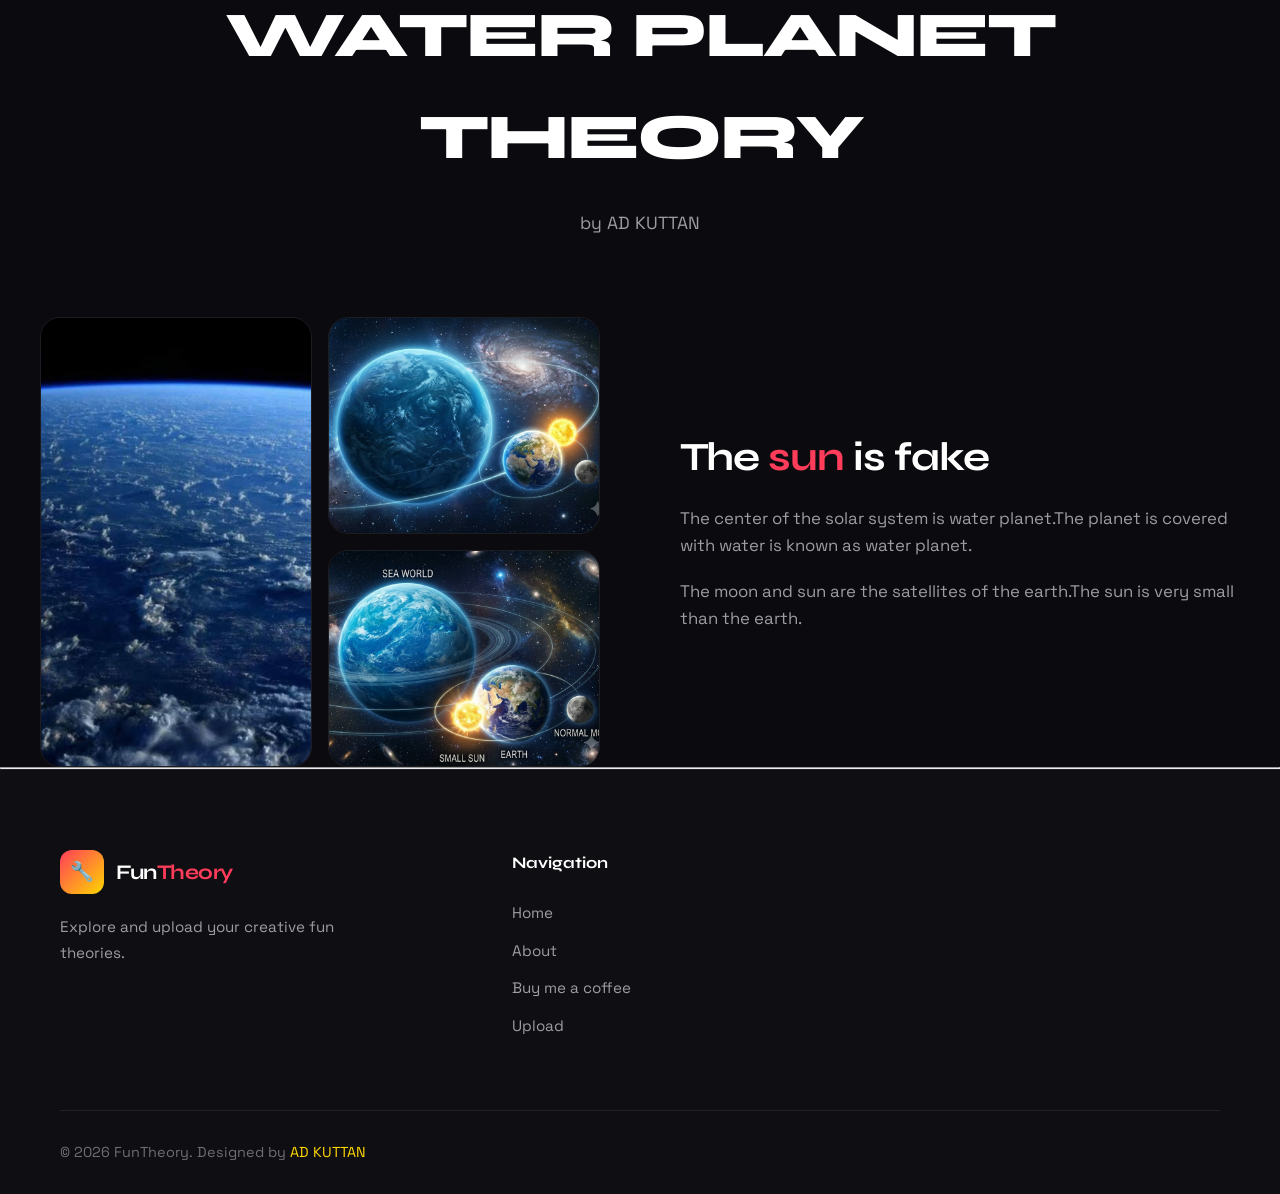
==== commit c2102111: "Fix HTML encoding issues in index.html" ====
--- a/index.html
+++ b/index.html
@@ -46,7 +46,7 @@
     <section class="hero" id="hero"> 
                   </div>  
 
-        <h1>FUN<br><span class="gradient">THEOY</span></h1>
+        <h1>FUN<br><span class="gradient">THEORY</span></h1>
         <p class="hero-subtitle">Explore and upload your creative fun theories</p>
         
         <div class="countdown-wrapper">
@@ -201,4 +201,4 @@
 
 <script src="templatemo-605-countdown-scripts.js"></script>
 </body>
-</html>+</html>
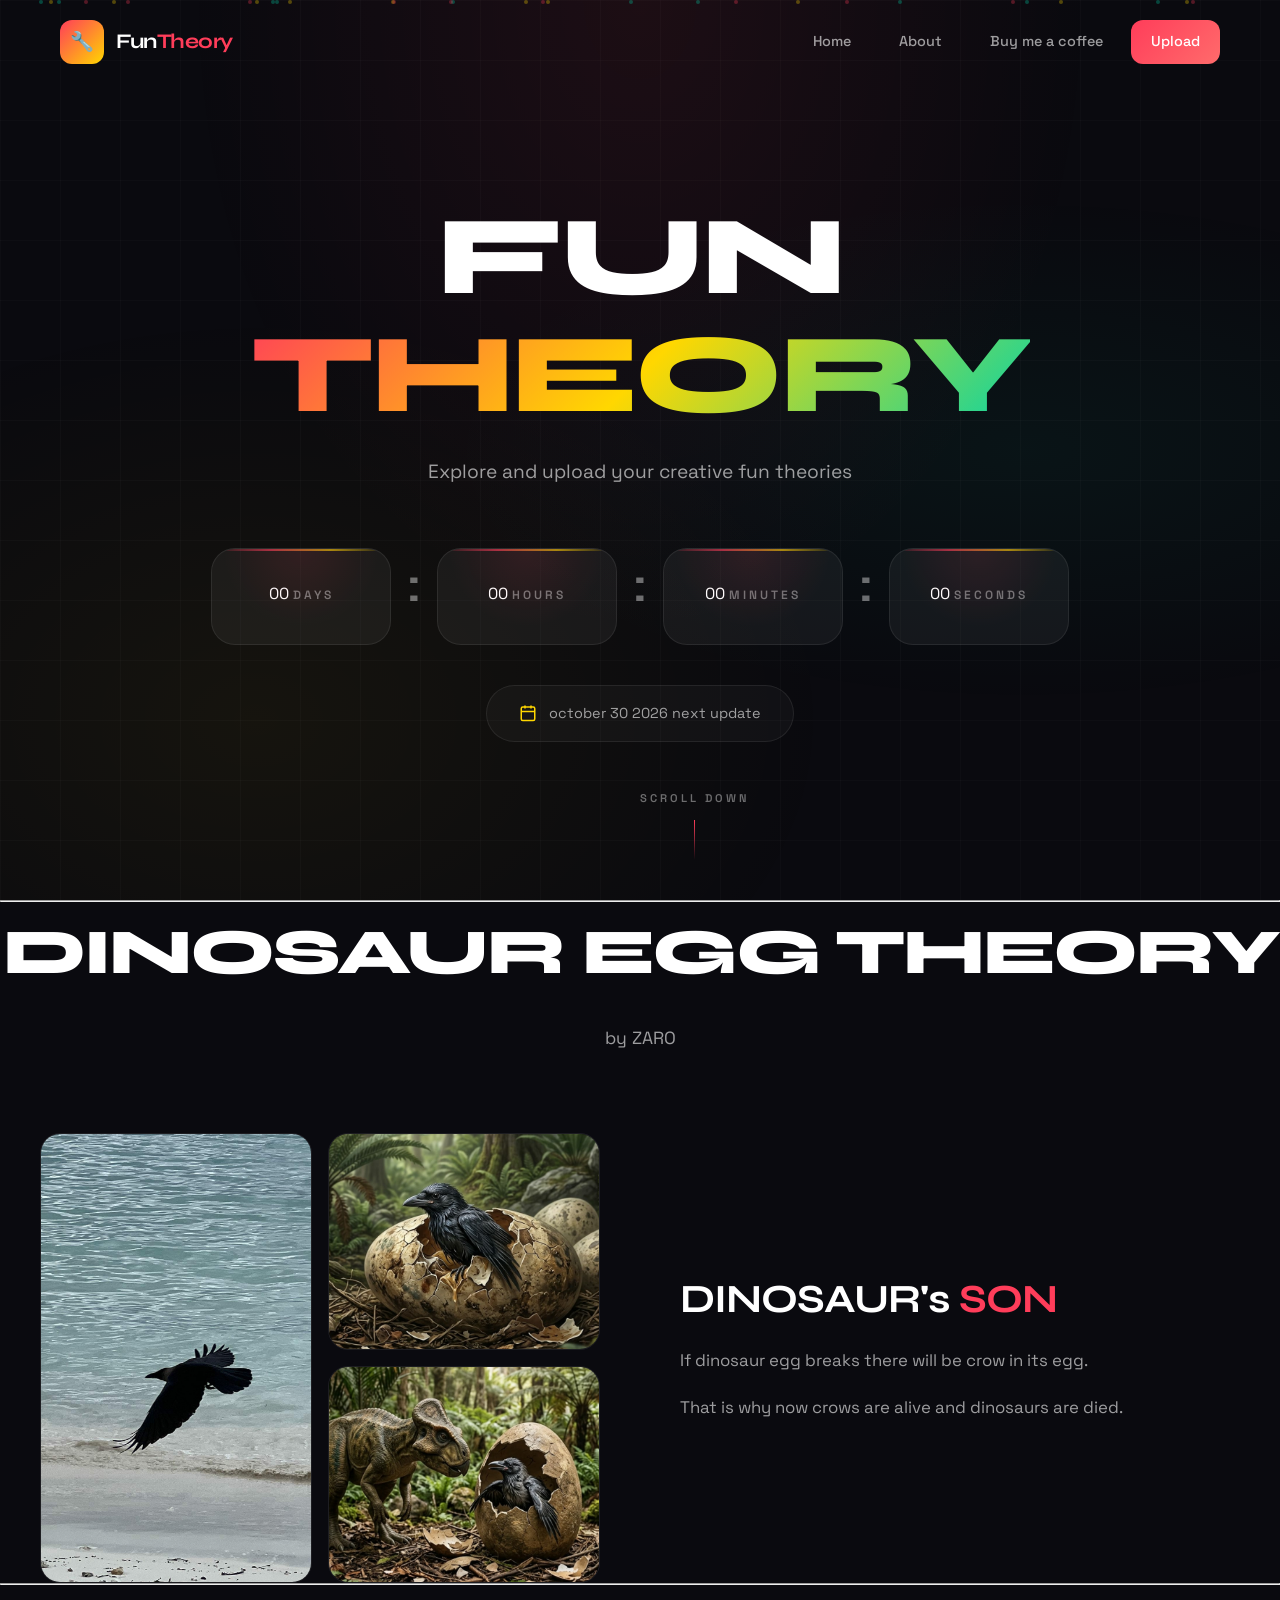
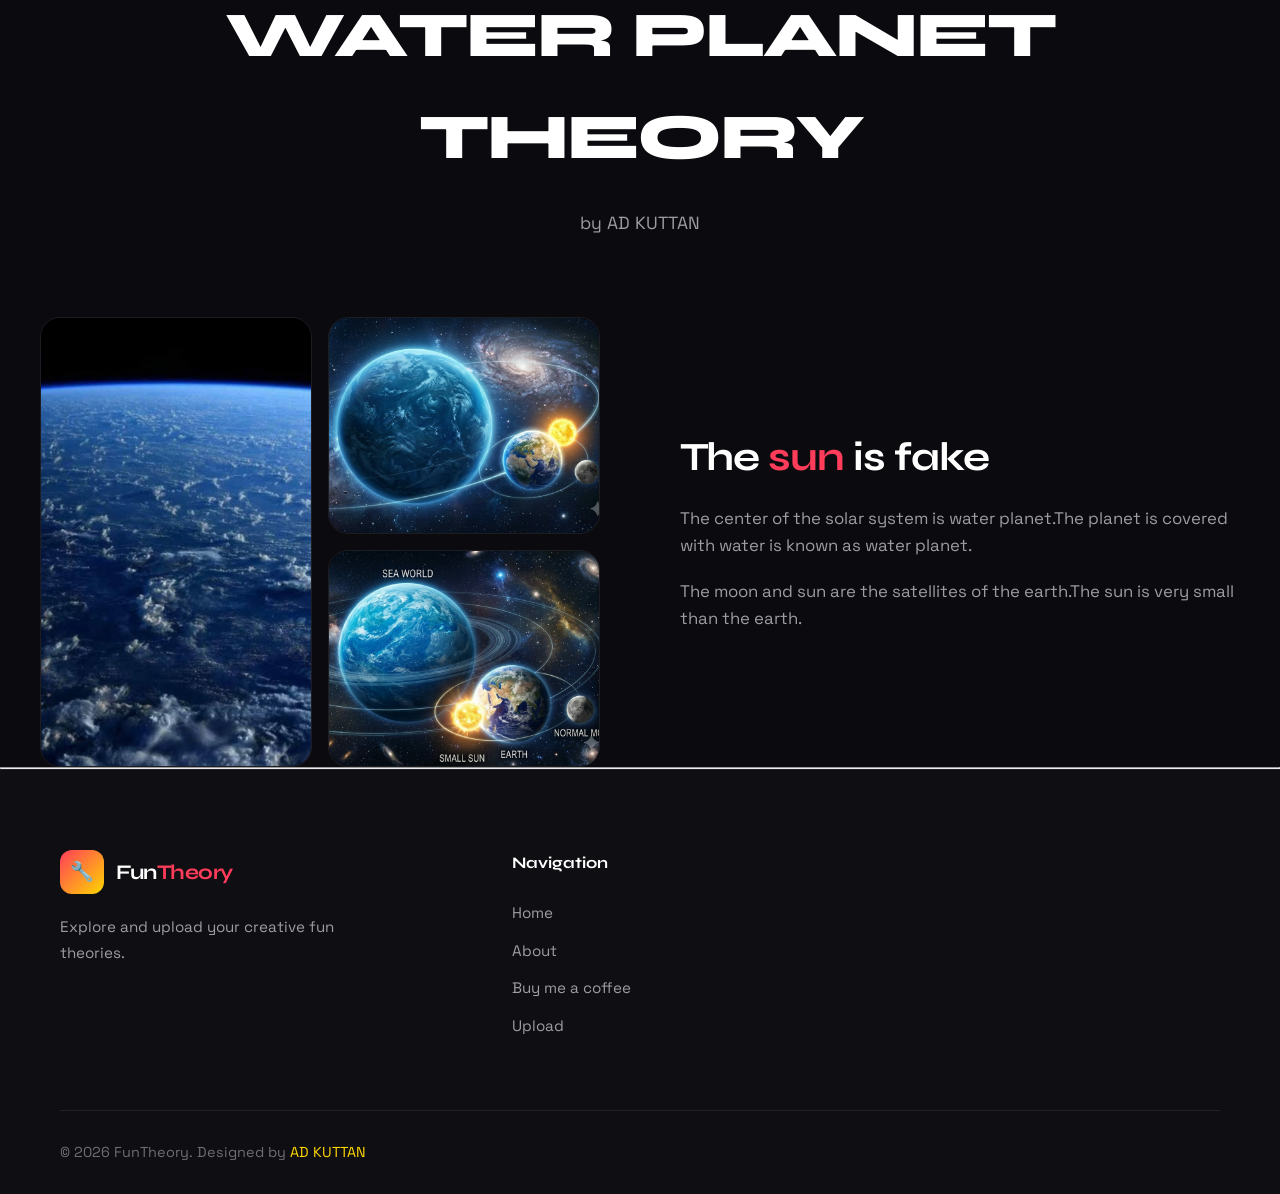
==== commit aab0d291: "Add Google site verification meta tag Added Google site verification meta tag to the head section." ====
--- a/index.html
+++ b/index.html
@@ -3,6 +3,9 @@
 <head>
     <meta charset="UTF-8">
     <meta name="viewport" content="width=device-width, initial-scale=1.0">
+
+    <meta name="google-site-verification" content="LM19O4xMsuO1FYHk1FG2dW6Rk9j4QsxLgY0UIGYasG8" />
+    
     <title>FunTheory.io</title>
     <link rel="icon" href="pictures/funtheory.jpg">
     <link rel="shortcut icon" href="pictures/funtheory.jpg">
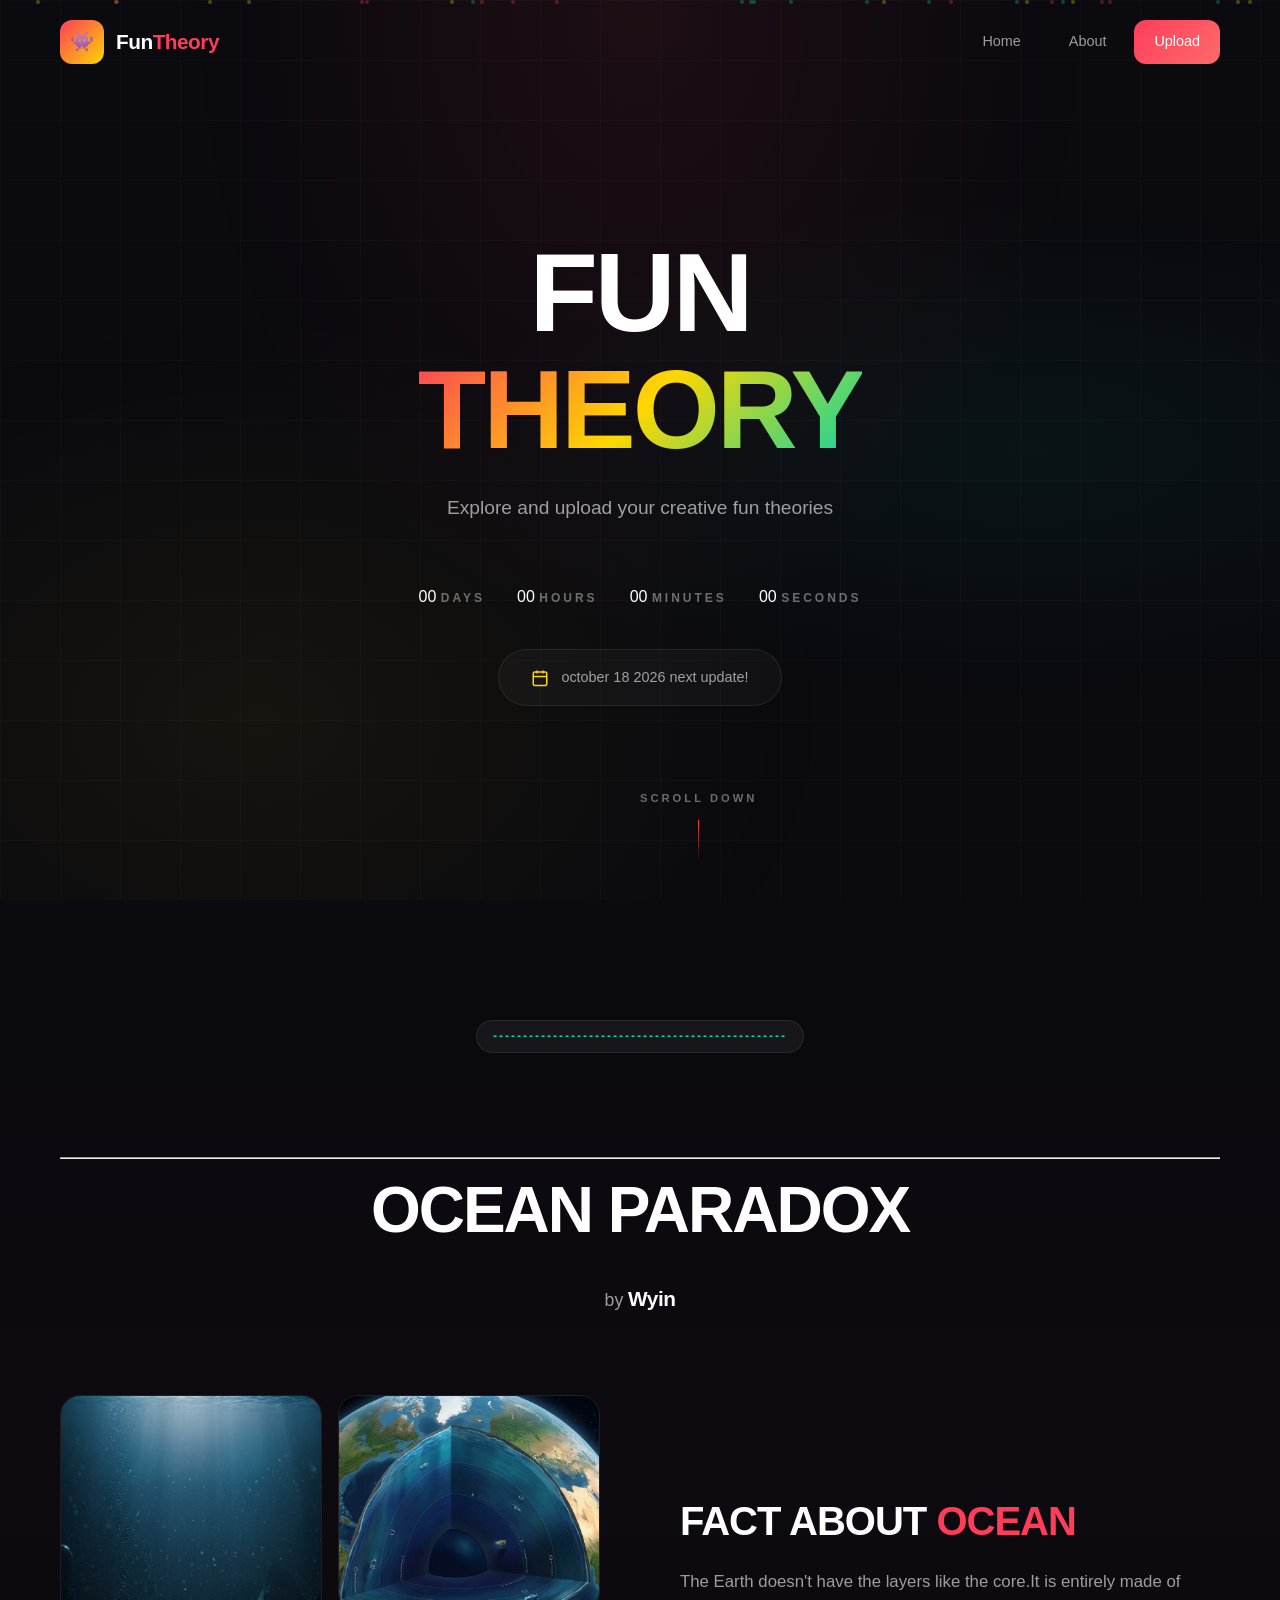
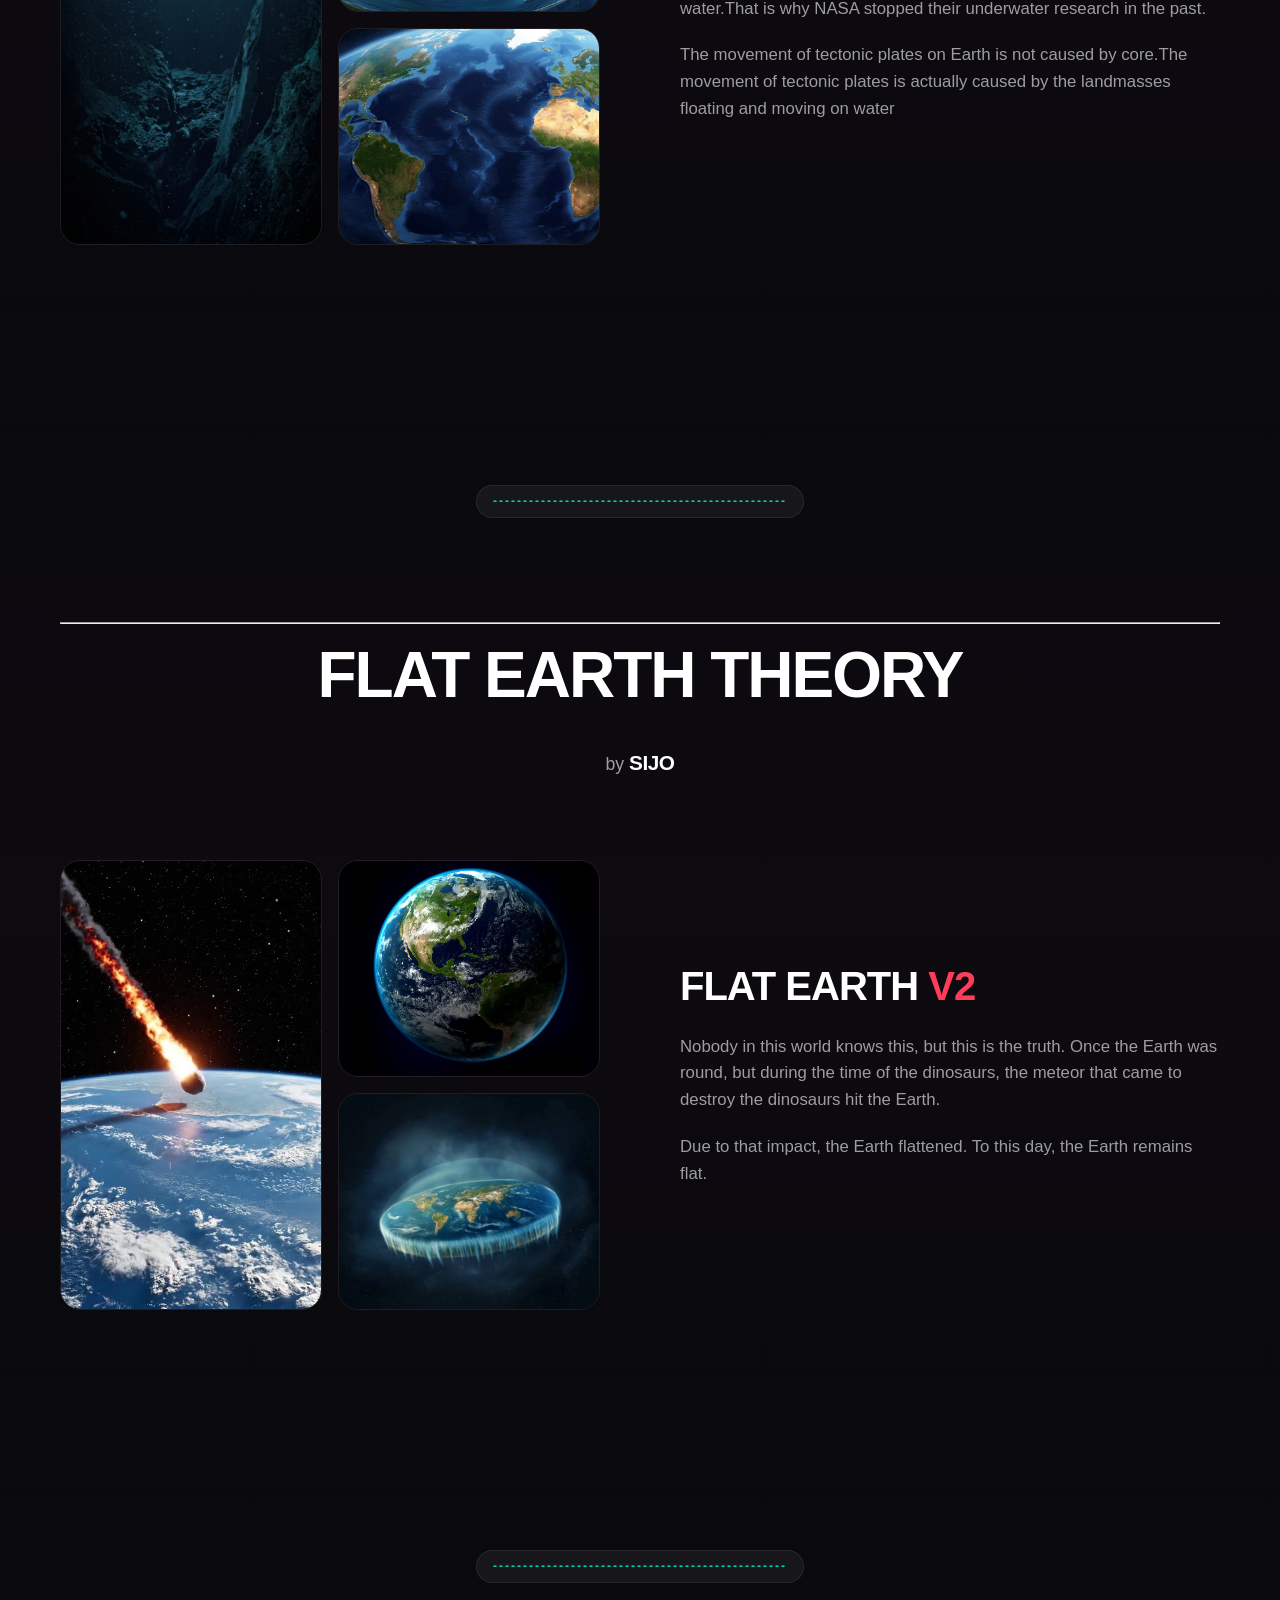
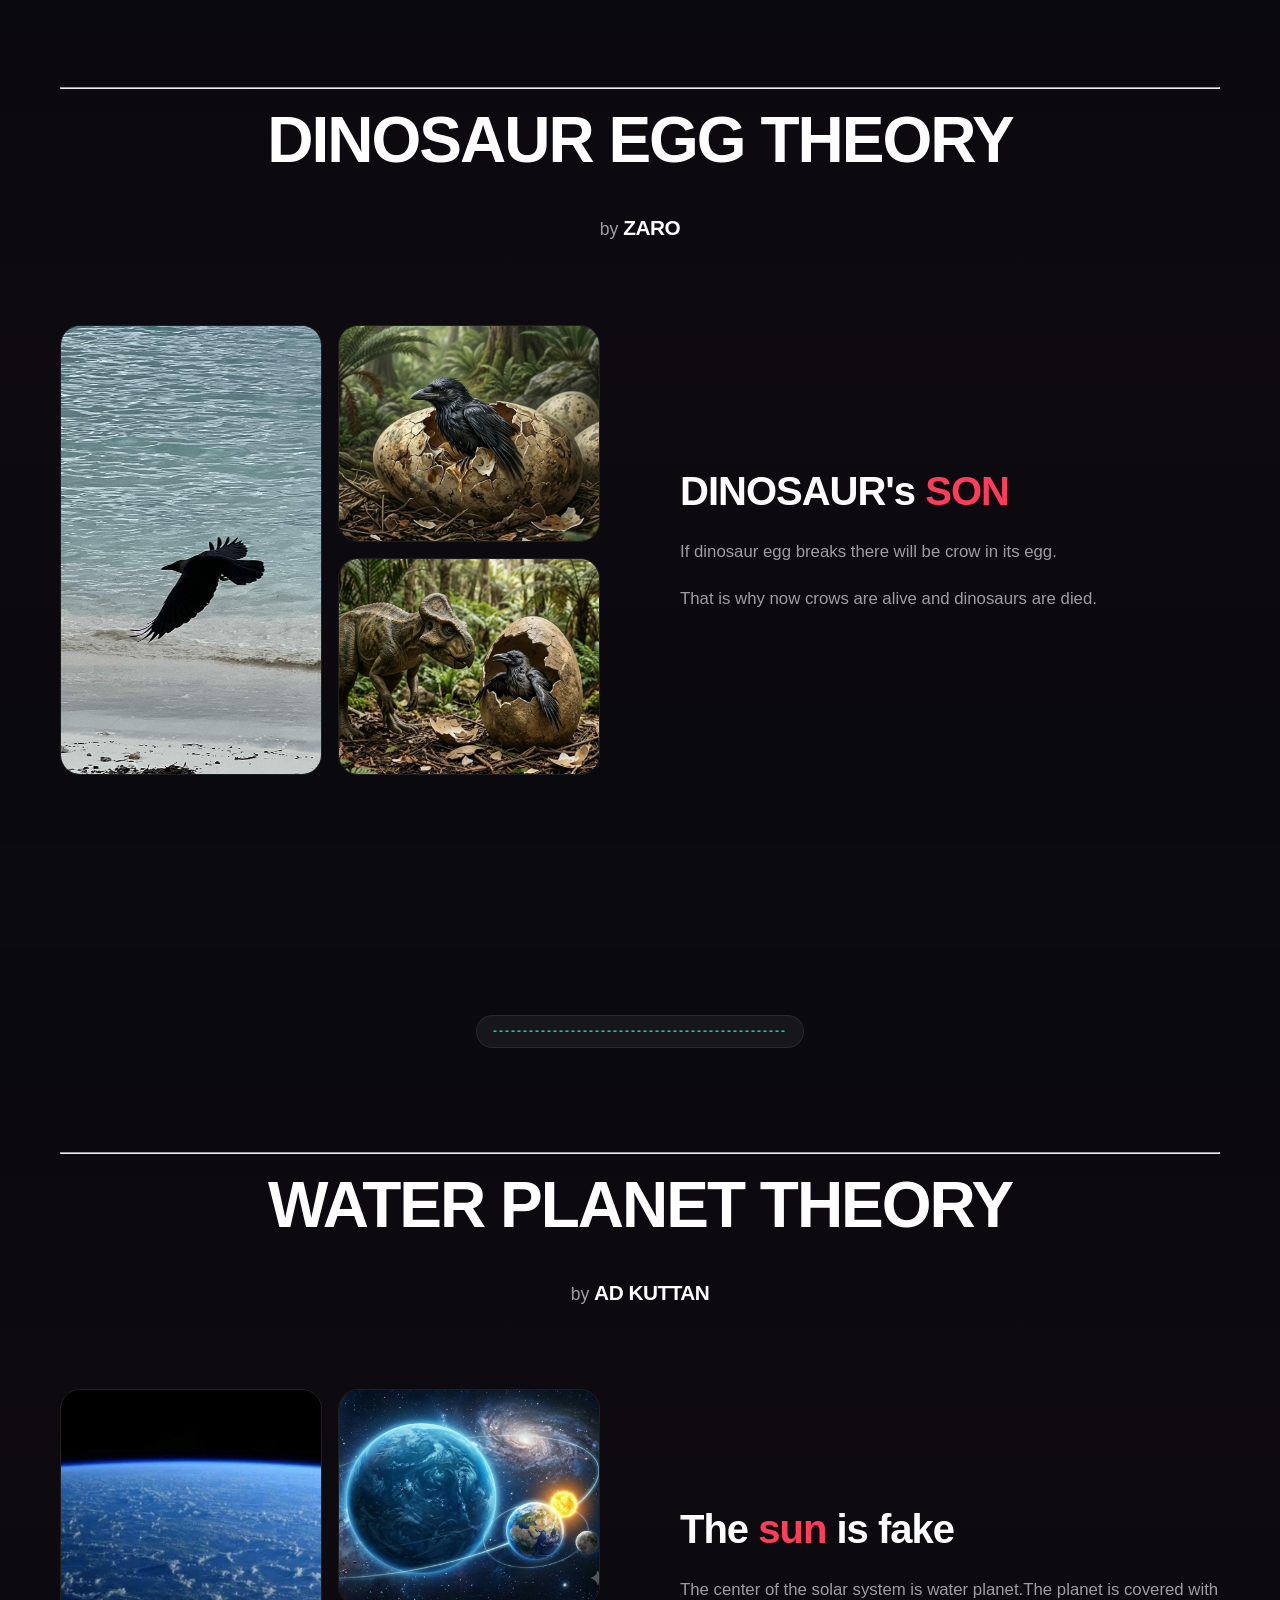
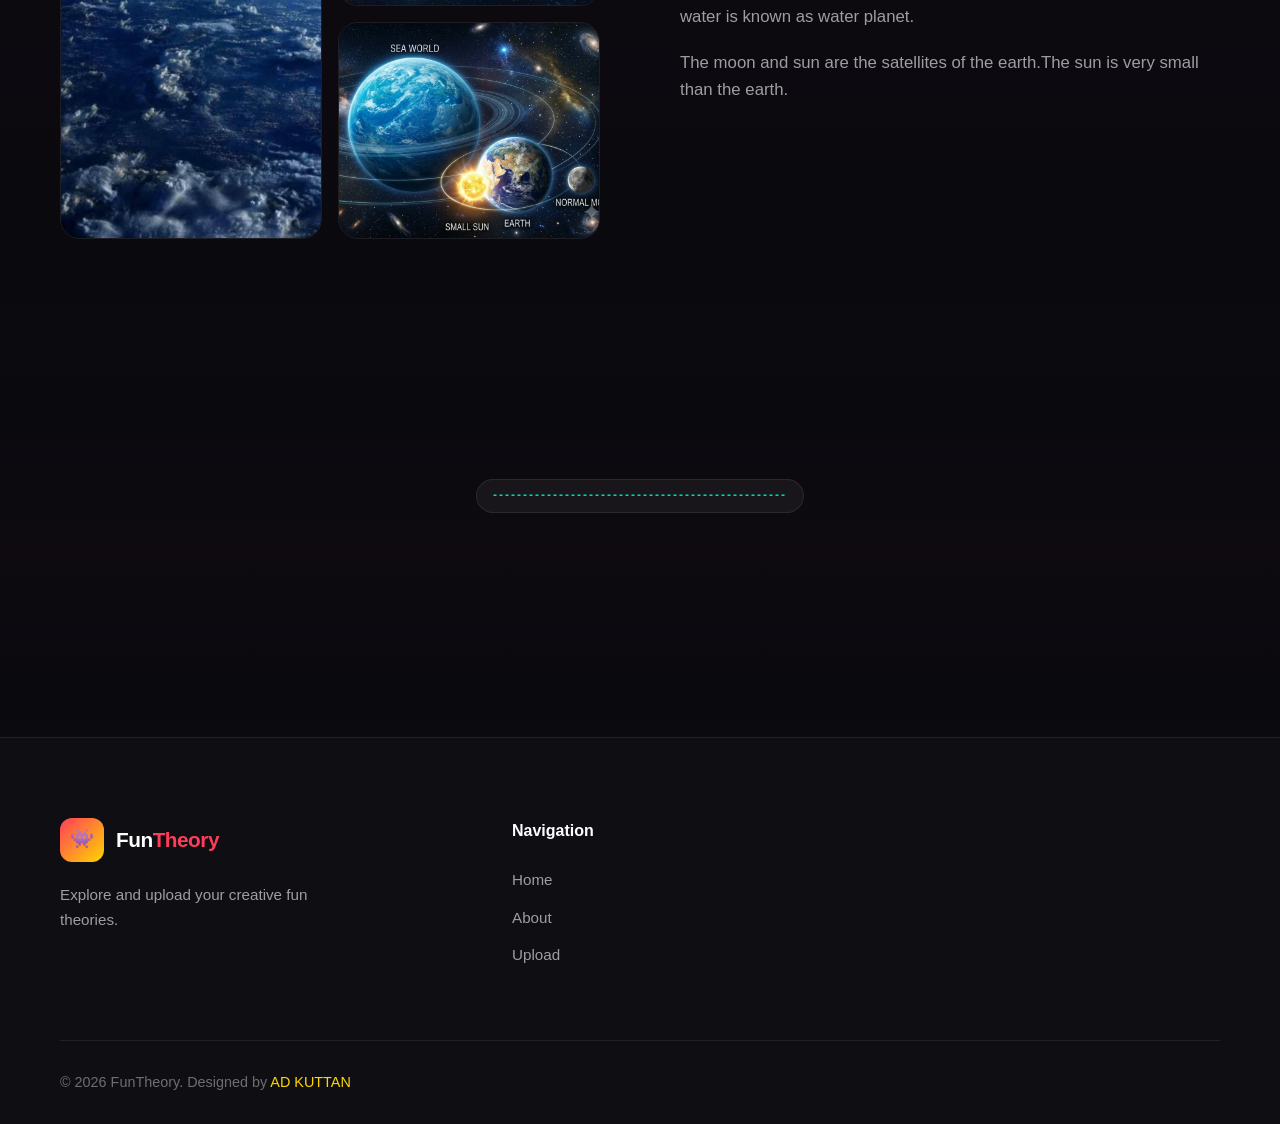
==== commit 13bce383: "Add files via upload" ====
--- a/index.html
+++ b/index.html
@@ -5,19 +5,24 @@
     <meta name="viewport" content="width=device-width, initial-scale=1.0">
 
     <meta name="google-site-verification" content="LM19O4xMsuO1FYHk1FG2dW6Rk9j4QsxLgY0UIGYasG8" />
-    
+
+
+    <meta property="og:description" content="Explore and upload your creative fun theories!">
+    <meta property="og:url" content="https://adkuttan.github.io/Funtheory.io/">
+    <meta name="description" content="Explore and upload your creative fun theories!">
+
+  <link rel="icon" type="image/jpeg" href="pictures/funtheory.jpg">
+
+  <link rel="shortcut icon" href="pictures/funtheory.jpg" type="image/jpeg">
+
+  <link rel="apple-touch-icon" sizes="180x180" href="pictures/funtheory.jpg">
+
     <title>FunTheory.io</title>
     <link rel="icon" href="pictures/funtheory.jpg">
-    <link rel="shortcut icon" href="pictures/funtheory.jpg">
-    <link rel="apple-touch-icon" href="pictures/funtheory.jpg">
-    <link rel="preconnect" href="pictures/adkut.jpg" crossorigin>
-    <link href="https://fonts.googleapis.com/css2?family=Syne:wght@400;500;600;700;800&family=Space+Grotesk:wght@300;400;500;600;700&display=swap" rel="stylesheet">
-    <link rel="stylesheet" href="templatemo-605-xmas-countdown.css">
+        <link rel="stylesheet" href="cssfile.css">
 <!--
 
-TemplateMo 605 Xmas Countdown
-
-https://templatemo.com/tm-605-xmas-countdown
+
 
 -->
 </head>
@@ -29,13 +34,12 @@
     <!-- Header -->
     <header id="header">
         <a href="#hero" class="logo">
-            <div class="logo-icon">🔧</div>
+            <div class="logo-icon">👾</div>
             <span class="logo-text">Fun<span>Theory</span></span>
         </a>
         <nav id="nav">
             <a href="#hero">Home</a>
             <a href="About.html">About</a>
-            <a href="Buymeacoffee.html">Buy me a coffee</a>
             <a href="Upload.html" class="nav-cta">Upload</a>
         </nav>
         <div class="nav-toggle" id="navToggle">
@@ -52,25 +56,25 @@
         <h1>FUN<br><span class="gradient">THEORY</span></h1>
         <p class="hero-subtitle">Explore and upload your creative fun theories</p>
         
-        <div class="countdown-wrapper">
+       <div class="countdown-wrapper">
             <div class="countdown" id="countdown">
-                <div class="countdown-item">
-                    <span class="countdown-number" id="days">00</span>
+                <div class="">
+                    <span class="" id="days">00</span>
                     <span class="countdown-label">   Days</span>
                 </div>
-                <span class="countdown-colon">:</span>
-                <div class="countdown-item">
-                    <span class="countdown-number" id="hours">00</span>
+                <span class="countdown-colon"></span>
+                <div class="">
+                    <span class="" id="hours">00</span>
                     <span class="countdown-label">Hours</span>
                 </div>
-                <span class="countdown-colon">:</span>
-                <div class="countdown-item">
-                    <span class="countdown-number" id="minutes">00</span>
+                <span class="countdown-colon"></span>
+                <div class="">
+                    <span class="" id="minutes">00</span>
                     <span class="countdown-label">Minutes</span>
                 </div>
-                <span class="countdown-colon">:</span>
-                <div class="countdown-item">
-                    <span class="countdown-number" id="seconds">00</span>
+                <span class="countdown-colon"></span>
+                <div class="">
+                    <span class="" id="seconds">00</span>
                     <span class="countdown-label">Seconds</span>
                 </div>
      </div>
@@ -82,7 +86,7 @@
                     <line x1="8" y1="2" x2="8" y2="6"></line>
                     <line x1="3" y1="10" x2="21" y2="10"></line>
                 </svg>
-                october 30 2026 next update
+                october 18 2026 next update!
             </div>
         </div>
     
@@ -94,14 +98,110 @@
     </section>
 
                                 </div>
+<div>
+<section class="about" id="about">
+        <div class="section-header">
+            <span class="section-tag">-------------------------------------------------</span>
+                      </div>
+
+
 
 <hr>
 
 
-    <!-- About Section -->
+    <!-- 1 -->
+ 
             <div class="section-header">
+                        <h2 class="section-title">OCEAN PARADOX</h2>
+            <p class="section-subtitle">by <span class="logo-text">Wyin</span></p>
+        </div>
+        <div class="about-grid">
+            <div class="about-image">
+                <div class="about-image-stack">
+                    <div class="about-img-item img-1">
+                        <img src="pictures/wyinpic1.jpg" alt="pic1">
+                    </div>
+                    <div class="about-img-item img-2">
+                        <img src="pictures/wyinpic2.jpg" alt="pic2">
+                    </div>
+                    <div class="about-img-item img-3">
+                        <img src="pictures/wyinpic3.jpg" alt="pic3">
+                    </div>
+                </div>
+            </div>
+            <div class="about-content">
+                <h3>FACT ABOUT <span>OCEAN</span></h3>
+                <p>The Earth doesn't have the layers like the core.It is entirely made of water.That is why NASA stopped their underwater research in the past.</p>
+                <p>The movement of tectonic plates on Earth is not caused by core.The movement of tectonic plates is actually caused by the landmasses floating and moving on water</p>
+                                                            <line x1="7" y1="17" x2="17" y2="7"></line>
+                            <polyline points="7 7 17 7 17 17"></polyline>
+                        </svg>
+                    </a>
+                </div>
+            </div>
+        </div>
+    </section>
+
+
+
+<div>
+<section class="about" id="about">
+        <div class="section-header">
+            <span class="section-tag">-------------------------------------------------</span>
+                      </div>
+
+<hr>
+
+<!-- 2 -->
+
+            <div class="section-header">
+                        <h2 class="section-title">FLAT EARTH THEORY</h2>
+            <p class="section-subtitle">by <span class="logo-text">SIJO</span></p>
+        </div>
+        <div class="about-grid">
+            <div class="about-image">
+                <div class="about-image-stack">
+                    <div class="about-img-item img-1">
+                        <img src="pictures/sijopic1.jpg" alt="pic1">
+                    </div>
+                    <div class="about-img-item img-2">
+                        <img src="pictures/sijopic2.jpg" alt="pic2">
+                    </div>
+                    <div class="about-img-item img-3">
+                        <img src="pictures/sijopic3.jpg" alt="pic3">
+                    </div>
+                </div>
+            </div>
+            <div class="about-content">
+                <h3>FLAT EARTH <span>V2</span></h3>
+                <p>Nobody in this world knows this, but this is the truth. Once the Earth was round, but during the time of the dinosaurs, the meteor that came to destroy the dinosaurs hit the Earth.</p>
+                <p> Due to that impact, the Earth flattened. To this day, the Earth remains flat.</p>
+                                                            <line x1="7" y1="17" x2="17" y2="7"></line>
+                            <polyline points="7 7 17 7 17 17"></polyline>
+                        </svg>
+                    </a>
+                </div>
+            </div>
+        </div>
+    </section>
+
+
+
+<div>
+<section class="about" id="about">
+        <div class="section-header">
+            <span class="section-tag">-------------------------------------------------</span>
+                      </div>
+
+
+<hr>
+
+<!-- 3 -->
+
+
+           <div class="section-header">
                         <h2 class="section-title">DINOSAUR EGG THEORY</h2>
-            <p class="section-subtitle">by ZARO</p>
+            <p class="section-subtitle">by <span class="logo-text">ZARO</span></p>
         </div>
         <div class="about-grid">
             <div class="about-image">
@@ -131,23 +231,33 @@
     </section>
 
 
+
+<div>
+<section class="about" id="about">
+        <div class="section-header">
+            <span class="section-tag">-------------------------------------------------</span>
+                      </div>
+
+
 <hr>
-       
+     
+<!-- 4 -->
+  
             <div class="section-header">
                         <h2 class="section-title">WATER PLANET THEORY</h2>
-            <p class="section-subtitle">by AD KUTTAN</p>
+            <p class="section-subtitle">by <span class="logo-text">AD KUTTAN</span></p>
         </div>
         <div class="about-grid">
             <div class="about-image">
                 <div class="about-image-stack">
                     <div class="about-img-item img-1">
-                        <img src="pictures/adkuttanpic1.jpg" alt="pic4">
+                        <img src="pictures/adkuttanpic1.jpg" alt="pic1">
                     </div>
                     <div class="about-img-item img-2">
-                        <img src="pictures/adkuttanpic2.jpg" alt="pic5">
+                        <img src="pictures/adkuttanpic2.jpg" alt="pic2">
                     </div>
                     <div class="about-img-item img-3">
-                        <img src="pictures/adkuttanpic3.jpg" alt="pic6">
+                        <img src="pictures/adkuttanpic3.jpg" alt="pic3">
                     </div>
                 </div>
             </div>
@@ -164,14 +274,19 @@
         </div>
     </section>
 
-<hr>
+<div>
+<section class="about" id="about">
+        <div class="section-header">
+            <span class="section-tag">-------------------------------------------------</span>
+                      </div>
+                              </div>
 
     <!-- Footer -->
     <footer>
         <div class="footer-grid">
             <div class="footer-brand">
                 <a href="#hero" class="logo">
-                    <div class="logo-icon">🔧</div>
+                    <div class="logo-icon">👾</div>
                     <span class="logo-text">Fun<span>Theory</span></span>
                 </a>
                 <p>Explore and upload your creative fun theories.</p>
@@ -182,7 +297,6 @@
                 <ul>
                     <li><a href="#hero">Home</a></li>
                     <li><a href="About.html">About</a></li>
-                    <li><a href="Buymeacoffee.html">Buy me a coffee</a></li>
                     <li><a href="Upload.html">Upload</a></li>
                 </ul>
             </div>
@@ -202,6 +316,6 @@
         </div>
     </footer>
 
-<script src="templatemo-605-countdown-scripts.js"></script>
+<script src="javafile.js"></script>
 </body>
-</html>
+</html>
--- a/cssfile.css
+++ b/cssfile.css
@@ -0,0 +1,1357 @@
+@charset "utf-8";
+/* CSS Document 
+
+TemplateMo 605 Xmas Countdown
+
+https://templatemo.com/tm-605-xmas-countdown
+
+*/
+
+:root {
+	--bg-dark: #0a0a0f;
+	--bg-card: rgba(255, 255, 255, 0.03);
+	--bg-glass: rgba(255, 255, 255, 0.05);
+	--border-glass: rgba(255, 255, 255, 0.08);
+	--border-glow: rgba(255, 255, 255, 0.15);
+	--text-primary: #ffffff;
+	--text-secondary: rgba(255, 255, 255, 0.6);
+	--text-dim: rgba(255, 255, 255, 0.4);
+	--accent-red: #ff3d5a;
+	--accent-green: #00d4aa;
+	--accent-gold: #ffd700;
+	--accent-blue: #4d9fff;
+	--glow-red: rgba(255, 61, 90, 0.4);
+	--glow-green: rgba(0, 212, 170, 0.4);
+	--glow-gold: rgba(255, 215, 0, 0.3);
+}
+
+* {
+	margin: 0;
+	padding: 0;
+	box-sizing: border-box;
+}
+
+html {
+	scroll-behavior: smooth;
+}
+
+body {
+	font-family: 'Space Grotesk', sans-serif;
+	font-weight: 400;
+	background: var(--bg-dark);
+	color: var(--text-primary);
+	line-height: 1.6;
+	overflow-x: hidden;
+}
+
+/* Grid Background */
+.grid-bg {
+	position: fixed;
+	top: 0;
+	left: 0;
+	width: 100%;
+	height: 100%;
+	pointer-events: none;
+	z-index: 0;
+	background-image:
+		linear-gradient(rgba(255, 255, 255, 0.02) 1px, transparent 1px),
+		linear-gradient(90deg, rgba(255, 255, 255, 0.02) 1px, transparent 1px);
+	background-size: 60px 60px;
+}
+
+.grid-bg::before {
+	content: '';
+	position: absolute;
+	top: 0;
+	left: 0;
+	right: 0;
+	bottom: 0;
+	background: radial-gradient(ellipse at 50% 0%, rgba(255, 61, 90, 0.08) 0%, transparent 50%),
+		radial-gradient(ellipse at 80% 50%, rgba(0, 212, 170, 0.05) 0%, transparent 40%),
+		radial-gradient(ellipse at 20% 80%, rgba(255, 215, 0, 0.05) 0%, transparent 40%);
+}
+
+/* Floating Particles */
+.particles {
+	position: fixed;
+	top: 0;
+	left: 0;
+	width: 100%;
+	height: 100%;
+	pointer-events: none;
+	z-index: 1;
+	overflow: hidden;
+}
+
+.particle {
+	position: absolute;
+	width: 4px;
+	height: 4px;
+	background: var(--accent-gold);
+	border-radius: 50%;
+	opacity: 0.3;
+	animation: float-particle linear infinite;
+}
+
+.particle:nth-child(odd) {
+	background: var(--accent-red);
+}
+
+.particle:nth-child(3n) {
+	background: var(--accent-green);
+}
+
+@keyframes float-particle {
+	0% {
+		transform: translateY(100vh) rotate(0deg);
+		opacity: 0;
+	}
+
+	10% {
+		opacity: 0.3;
+	}
+
+	90% {
+		opacity: 0.3;
+	}
+
+	100% {
+		transform: translateY(-20px) rotate(360deg);
+		opacity: 0;
+	}
+}
+
+/* Snowflakes */
+.snowflake {
+	position: absolute;
+	color: rgba(255, 255, 255, 0.6);
+	font-size: 1rem;
+	animation: snowfall linear infinite;
+	text-shadow: 0 0 10px rgba(255, 255, 255, 0.3);
+}
+
+@keyframes snowfall {
+	0% {
+		transform: translateY(-20px) rotate(0deg);
+	}
+
+	100% {
+		transform: translateY(100vh) rotate(360deg);
+	}
+}
+
+/* Glass Card Mixin */
+.glass {
+	background: var(--bg-glass);
+	backdrop-filter: blur(20px);
+	-webkit-backdrop-filter: blur(20px);
+	border: 1px solid var(--border-glass);
+	border-radius: 24px;
+}
+
+.glass-strong {
+	background: rgba(255, 255, 255, 0.08);
+	backdrop-filter: blur(40px);
+	-webkit-backdrop-filter: blur(40px);
+	border: 1px solid var(--border-glow);
+}
+
+/* Header */
+header {
+	position: fixed;
+	top: 0;
+	left: 0;
+	right: 0;
+	z-index: 1000;
+	padding: 20px 60px;
+	display: flex;
+	justify-content: space-between;
+	align-items: center;
+	max-width: 1400px;
+    margin: 0 auto;
+	transition: all 0.3s ease;
+}
+
+header.scrolled {
+	background: rgba(10, 10, 15, 0.8);
+	backdrop-filter: blur(20px);
+	-webkit-backdrop-filter: blur(20px);
+	border-bottom: 1px solid var(--border-glass);
+}
+
+.logo {
+	display: flex;
+	align-items: center;
+	gap: 12px;
+	text-decoration: none;
+}
+
+.logo-icon {
+	width: 44px;
+	height: 44px;
+	background: linear-gradient(135deg, var(--accent-red), var(--accent-gold));
+	border-radius: 12px;
+	display: flex;
+	align-items: center;
+	justify-content: center;
+	font-size: 1.2rem;
+}
+
+.logo-text {
+	font-family: 'Syne', sans-serif;
+	font-size: 1.3rem;
+	font-weight: 700;
+	color: var(--text-primary);
+	letter-spacing: -0.5px;
+}
+
+.logo-text span {
+	color: var(--accent-red);
+}
+
+nav {
+	display: flex;
+	gap: 8px;
+}
+
+nav a {
+	color: var(--text-secondary);
+	text-decoration: none;
+	font-size: 0.9rem;
+	font-weight: 500;
+	padding: 10px 20px;
+	border-radius: 12px;
+	transition: all 0.3s ease;
+}
+
+nav a:hover {
+	color: var(--text-primary);
+	background: var(--bg-glass);
+}
+
+nav a.nav-active {
+	color: var(--text-primary);
+	background: var(--bg-glass);
+	border: 1px solid var(--border-glass);
+}
+
+.nav-cta {
+	background: linear-gradient(135deg, var(--accent-red), #ff6b6b) !important;
+	color: var(--text-primary) !important;
+}
+
+.nav-cta:hover {
+	box-shadow: 0 8px 30px var(--glow-red);
+	transform: translateY(-2px);
+}
+
+.nav-toggle {
+	display: none;
+	flex-direction: column;
+	gap: 6px;
+	cursor: pointer;
+	z-index: 1001;
+	padding: 10px;
+}
+
+.nav-toggle span {
+	width: 24px;
+	height: 2px;
+	background: var(--text-primary);
+	border-radius: 2px;
+	transition: all 0.3s ease;
+}
+
+.nav-toggle.active span:nth-child(1) {
+	transform: rotate(45deg) translate(5px, 6px);
+}
+
+.nav-toggle.active span:nth-child(2) {
+	opacity: 0;
+}
+
+.nav-toggle.active span:nth-child(3) {
+	transform: rotate(-45deg) translate(5px, -6px);
+}
+
+/* Hero Section */
+.hero {
+	min-height: 100vh;
+	display: flex;
+	flex-direction: column;
+	justify-content: center;
+	align-items: center;
+	padding: 140px 20px 100px;
+	position: relative;
+	z-index: 2;
+	text-align: center;
+}
+
+.hero-badge {
+	display: inline-flex;
+	align-items: center;
+	gap: 8px;
+	padding: 8px 20px;
+	background: var(--bg-glass);
+	border: 1px solid var(--border-glass);
+	border-radius: 100px;
+	font-size: 0.85rem;
+	font-weight: 500;
+	color: var(--text-secondary);
+	margin-bottom: 40px;
+	animation: fadeInDown 0.8s ease forwards;
+}
+
+.hero-badge .dot {
+	width: 8px;
+	height: 8px;
+	background: var(--accent-green);
+	border-radius: 50%;
+	animation: pulse 2s ease-in-out infinite;
+}
+
+@keyframes pulse {
+
+	0%,
+	100% {
+		opacity: 1;
+		transform: scale(1);
+	}
+
+	50% {
+		opacity: 0.5;
+		transform: scale(1.2);
+	}
+}
+
+@keyframes fadeInDown {
+	from {
+		opacity: 0;
+		transform: translateY(-20px);
+	}
+
+	to {
+		opacity: 1;
+		transform: translateY(0);
+	}
+}
+
+.hero h1 {
+	font-family: 'Syne', sans-serif;
+	font-size: clamp(3rem, 10vw, 7rem);
+	font-weight: 800;
+	line-height: 1.05;
+	letter-spacing: -3px;
+	margin-bottom: 24px;
+	animation: fadeInUp 0.8s ease 0.2s forwards;
+	opacity: 0;
+}
+
+.hero h1 .gradient {
+	background: linear-gradient(135deg, var(--accent-red), var(--accent-gold), var(--accent-green));
+	-webkit-background-clip: text;
+	-webkit-text-fill-color: transparent;
+	background-clip: text;
+}
+
+.hero-subtitle {
+	font-size: 1.2rem;
+	color: var(--text-secondary);
+	max-width: 500px;
+	margin-bottom: 60px;
+	animation: fadeInUp 0.8s ease 0.4s forwards;
+	opacity: 0;
+}
+
+@keyframes fadeInUp {
+	from {
+		opacity: 0;
+		transform: translateY(30px);
+	}
+
+	to {
+		opacity: 1;
+		transform: translateY(0);
+	}
+}
+
+/* Countdown */
+.countdown-wrapper {
+	animation: fadeInUp 0.8s ease 0.6s forwards;
+	opacity: 0;
+}
+
+.countdown {
+	display: flex;
+	gap: 16px;
+	justify-content: center;
+	flex-wrap: wrap;
+}
+
+.countdown-item {
+	position: relative;
+	width: 180px;
+	padding: 32px 24px;
+	text-align: center;
+	background: var(--bg-glass);
+	backdrop-filter: blur(40px);
+	-webkit-backdrop-filter: blur(40px);
+	border: 1px solid var(--border-glass);
+	border-radius: 24px;
+	overflow: hidden;
+	transition: all 0.4s ease;
+}
+
+.countdown-item::before {
+	content: '';
+	position: absolute;
+	top: 0;
+	left: 0;
+	right: 0;
+	height: 2px;
+	background: linear-gradient(90deg, transparent, var(--accent-red), var(--accent-gold), transparent);
+	opacity: 0.6;
+}
+
+.countdown-item::after {
+	content: '';
+	position: absolute;
+	inset: 0;
+	background: radial-gradient(circle at 50% 0%, rgba(255, 61, 90, 0.1), transparent 60%);
+	pointer-events: none;
+}
+
+.countdown-item:hover {
+	transform: translateY(-8px);
+	border-color: var(--border-glow);
+	box-shadow: 0 20px 60px rgba(0, 0, 0, 0.4), 0 0 40px var(--glow-red);
+}
+
+
+.countdown-label {
+	font-size: 0.75rem;
+	font-weight: 600;
+	text-transform: uppercase;
+	letter-spacing: 3px;
+	color: var(--text-dim);
+	margin-top: 12px;
+}
+
+.countdown-colon {
+	font-family: 'Syne', sans-serif;
+	font-size: 3rem;
+	font-weight: 700;
+	color: var(--text-dim);
+	align-self: center;
+	margin-bottom: 20px;
+	animation: blink 1s ease-in-out infinite;
+}
+
+@keyframes blink {
+
+	0%,
+	100% {
+		opacity: 1;
+	}
+
+	50% {
+		opacity: 0.3;
+	}
+}
+
+.target-date {
+	margin-top: 40px;
+	padding: 16px 32px;
+	background: var(--bg-card);
+	border: 1px solid var(--border-glass);
+	border-radius: 100px;
+	display: inline-flex;
+	align-items: center;
+	gap: 12px;
+	font-size: 0.9rem;
+	color: var(--text-secondary);
+}
+
+.target-date svg {
+	width: 18px;
+	height: 18px;
+	stroke: var(--accent-gold);
+}
+
+.scroll-indicator {
+	position: absolute;
+	bottom: 40px;
+	left: 50%;
+	transform: translateX(-50%);
+	display: flex;
+	flex-direction: column;
+	align-items: center;
+	gap: 12px;
+	animation: fadeInUp 0.8s ease 1s forwards, bounce 2s ease-in-out infinite 1.5s;
+	opacity: 0;
+}
+
+.scroll-indicator span {
+	font-size: 0.7rem;
+	font-weight: 600;
+	letter-spacing: 3px;
+	text-transform: uppercase;
+	color: var(--text-dim);
+}
+
+.scroll-indicator .line {
+	width: 1px;
+	height: 40px;
+	background: linear-gradient(180deg, var(--accent-red), transparent);
+}
+
+@keyframes bounce {
+
+	0%,
+	100% {
+		transform: translateX(-50%) translateY(0);
+	}
+
+	50% {
+		transform: translateX(-50%) translateY(10px);
+	}
+}
+
+/* Section Common */
+section {
+	position: relative;
+	z-index: 2;
+	padding: 120px 60px;
+}
+
+.section-header {
+	text-align: center;
+	margin-bottom: 80px;
+}
+
+.section-tag {
+	display: inline-flex;
+	align-items: center;
+	gap: 8px;
+	padding: 6px 16px;
+	background: var(--bg-glass);
+	border: 1px solid var(--border-glass);
+	border-radius: 100px;
+	font-size: 0.75rem;
+	font-weight: 600;
+	letter-spacing: 2px;
+	text-transform: uppercase;
+	color: var(--accent-green);
+	margin-bottom: 24px;
+}
+
+.section-title {
+	font-family: 'Syne', sans-serif;
+	font-size: clamp(2.5rem, 5vw, 4rem);
+	font-weight: 800;
+	letter-spacing: -2px;
+	color: var(--text-primary);
+}
+
+.section-subtitle {
+	font-size: 1.1rem;
+	color: var(--text-secondary);
+	max-width: 500px;
+	margin: 20px auto 0;
+}
+
+/* About Section */
+.about {
+	background: linear-gradient(180deg, transparent 0%, rgba(255, 61, 90, 0.02) 50%, transparent 100%);
+}
+
+.about-grid {
+	max-width: 1200px;
+	margin: 0 auto;
+	display: grid;
+	grid-template-columns: 1fr 1fr;
+	gap: 80px;
+	align-items: center;
+}
+
+.about-image {
+	position: relative;
+}
+
+.about-image-stack {
+	display: grid;
+	grid-template-columns: 1fr 1fr;
+	grid-template-rows: 1fr 1fr;
+	gap: 16px;
+	height: 450px;
+}
+
+.about-img-item {
+	border-radius: 20px;
+	overflow: hidden;
+	border: 1px solid var(--border-glass);
+	position: relative;
+	transition: all 0.4s ease;
+}
+
+.about-img-item:hover {
+	border-color: var(--border-glow);
+	transform: scale(1.02);
+}
+
+.about-img-item img {
+	width: 100%;
+	height: 100%;
+	object-fit: cover;
+}
+
+.about-img-item.img-1 {
+	grid-row: span 2;
+}
+
+.about-img-item.img-2,
+.about-img-item.img-3 {
+	grid-column: 2;
+}
+
+.about-content h3 {
+	font-family: 'Syne', sans-serif;
+	font-size: 2.5rem;
+	font-weight: 700;
+	letter-spacing: -1px;
+	margin-bottom: 24px;
+	line-height: 1.2;
+}
+
+.about-content h3 span {
+	color: var(--accent-red);
+}
+
+.about-content p {
+	color: var(--text-secondary);
+	margin-bottom: 20px;
+	font-size: 1.05rem;
+}
+
+.about-features {
+	display: grid;
+	grid-template-columns: 1fr 1fr;
+	gap: 16px;
+	margin-top: 40px;
+}
+
+.about-feature {
+	display: flex;
+	align-items: center;
+	gap: 12px;
+	padding: 16px;
+	background: var(--bg-glass);
+	border: 1px solid var(--border-glass);
+	border-radius: 16px;
+	font-size: 0.95rem;
+	color: var(--text-secondary);
+	transition: all 0.3s ease;
+}
+
+.about-feature:hover {
+	border-color: var(--border-glow);
+	background: rgba(255, 255, 255, 0.08);
+}
+
+.about-feature svg {
+	width: 20px;
+	height: 20px;
+	stroke: var(--accent-green);
+	flex-shrink: 0;
+}
+
+.about-templatemo {
+	margin-top: 40px;
+	padding: 28px;
+	background: var(--bg-glass);
+	border: 1px solid var(--border-glass);
+	border-radius: 20px;
+	position: relative;
+	overflow: hidden;
+}
+
+.about-templatemo::before {
+	content: '';
+	position: absolute;
+	top: 0;
+	left: 0;
+	right: 0;
+	height: 2px;
+	background: linear-gradient(90deg, var(--accent-green), var(--accent-gold));
+}
+
+.about-templatemo p {
+	font-size: 0.95rem;
+	margin-bottom: 20px;
+	color: var(--text-secondary);
+}
+
+.about-templatemo p strong {
+	color: var(--accent-gold);
+}
+
+.btn-templatemo {
+	display: inline-flex;
+	align-items: center;
+	gap: 10px;
+	padding: 14px 28px;
+	background: linear-gradient(135deg, var(--accent-green), #00b894);
+	border-radius: 12px;
+	color: var(--bg-dark);
+	text-decoration: none;
+	font-weight: 600;
+	font-size: 0.9rem;
+	transition: all 0.3s ease;
+}
+
+.btn-templatemo:hover {
+	transform: translateY(-3px);
+	box-shadow: 0 15px 40px var(--glow-green);
+}
+
+.btn-templatemo svg {
+	width: 18px;
+	height: 18px;
+	stroke: var(--bg-dark);
+}
+
+/* Events Section */
+.events {
+	background: var(--bg-dark);
+}
+
+.events-grid {
+	max-width: 1200px;
+	margin: 0 auto;
+	display: grid;
+	grid-template-columns: repeat(3, 1fr);
+	gap: 24px;
+}
+
+.event-card {
+	position: relative;
+	border-radius: 28px;
+	overflow: hidden;
+	background: var(--bg-glass);
+	border: 1px solid var(--border-glass);
+	transition: all 0.5s ease;
+	cursor: pointer;
+}
+
+.event-card:hover {
+	transform: translateY(-12px);
+	border-color: var(--border-glow);
+	box-shadow: 0 30px 80px rgba(0, 0, 0, 0.4);
+}
+
+.event-image {
+	width: 100%;
+	height: 220px;
+	overflow: hidden;
+	position: relative;
+}
+
+.event-image img {
+	width: 100%;
+	height: 100%;
+	object-fit: cover;
+	transition: transform 0.5s ease;
+	backface-visibility: hidden;
+	-webkit-backface-visibility: hidden;
+}
+
+.event-card:hover .event-image img {
+	transform: scale(1.1);
+}
+
+
+.event-date-badge {
+	position: absolute;
+	top: 16px;
+	left: 16px;
+	padding: 10px 16px;
+	background: rgba(255, 255, 255, 0.1);
+	backdrop-filter: blur(20px);
+	-webkit-backdrop-filter: blur(20px);
+	border: 1px solid rgba(255, 255, 255, 0.15);
+	border-radius: 12px;
+	z-index: 2;
+}
+
+.event-date-badge .day {
+	font-family: 'Syne', sans-serif;
+	font-size: 1.5rem;
+	font-weight: 800;
+	color: var(--text-primary);
+	line-height: 1;
+}
+
+.event-date-badge .month {
+	font-size: 0.9rem;
+	font-weight: 600;
+	text-transform: uppercase;
+	letter-spacing: 1px;
+	color: var(--accent-red);
+}
+
+.event-content {
+	padding: 28px;
+}
+
+.event-content h3 {
+	font-family: 'Syne', sans-serif;
+	font-size: 1.4rem;
+	font-weight: 700;
+	margin-bottom: 12px;
+	color: var(--text-primary);
+}
+
+.event-content p {
+	font-size: 0.95rem;
+	color: var(--text-secondary);
+	line-height: 1.6;
+	margin-bottom: 20px;
+}
+
+.event-meta {
+	display: flex;
+	align-items: center;
+	gap: 16px;
+	font-size: 0.85rem;
+	color: var(--text-dim);
+}
+
+.event-meta span {
+	display: flex;
+	align-items: center;
+	gap: 6px;
+}
+
+.event-meta svg {
+	width: 16px;
+	height: 16px;
+	stroke: var(--accent-gold);
+}
+
+/* Traditions Section */
+.traditions {
+	background: linear-gradient(180deg, transparent 0%, rgba(0, 212, 170, 0.02) 50%, transparent 100%);
+}
+
+.traditions-grid {
+	max-width: 1200px;
+	margin: 0 auto;
+	display: grid;
+	grid-template-columns: repeat(2, 1fr);
+	gap: 24px;
+}
+
+.tradition-card {
+	display: grid;
+	grid-template-columns: 140px 1fr;
+	gap: 24px;
+	padding: 24px;
+	background: var(--bg-glass);
+	border: 1px solid var(--border-glass);
+	border-radius: 24px;
+	align-items: center;
+	transition: all 0.4s ease;
+}
+
+.tradition-card:hover {
+	border-color: var(--border-glow);
+	transform: translateX(8px);
+	background: rgba(255, 255, 255, 0.08);
+}
+
+.tradition-image {
+	width: 140px;
+	height: 140px;
+	border-radius: 20px;
+	overflow: hidden;
+}
+
+.tradition-image img {
+	width: 100%;
+	height: 100%;
+	object-fit: cover;
+}
+
+.tradition-content {
+	padding-right: 20px;
+}
+
+.tradition-number {
+	font-family: 'Syne', sans-serif;
+	font-size: 0.8rem;
+	font-weight: 700;
+	color: var(--accent-green);
+	margin-bottom: 8px;
+	letter-spacing: 2px;
+}
+
+.tradition-content h3 {
+	font-family: 'Syne', sans-serif;
+	font-size: 1.3rem;
+	font-weight: 700;
+	margin-bottom: 8px;
+	color: var(--text-primary);
+}
+
+.tradition-content p {
+	font-size: 0.9rem;
+	color: var(--text-secondary);
+	line-height: 1.6;
+	margin-bottom: 16px;
+}
+
+.tradition-btn {
+	display: inline-flex;
+	align-items: center;
+	gap: 8px;
+	padding: 10px 18px;
+	background: transparent;
+	border: 1px solid var(--border-glow);
+	border-radius: 10px;
+	color: var(--text-secondary);
+	text-decoration: none;
+	font-size: 0.8rem;
+	font-weight: 500;
+	transition: all 0.3s ease;
+}
+
+.tradition-btn svg {
+	width: 16px;
+	height: 16px;
+	stroke: var(--accent-gold);
+	transition: transform 0.3s ease;
+}
+
+.tradition-btn:hover {
+	background: rgba(255, 215, 0, 0.1);
+	border-color: var(--accent-gold);
+	color: var(--accent-gold);
+}
+
+.tradition-btn:hover svg {
+	transform: translateX(4px);
+}
+
+/* Newsletter Section */
+.newsletter {
+	background: linear-gradient(180deg, transparent 0%, rgba(255, 215, 0, 0.02) 50%, transparent 100%);
+}
+
+.newsletter-container {
+	max-width: 800px;
+	margin: 0 auto;
+	padding: 60px;
+	background: var(--bg-glass);
+	backdrop-filter: blur(40px);
+	-webkit-backdrop-filter: blur(40px);
+	border: 1px solid var(--border-glass);
+	border-radius: 32px;
+	text-align: center;
+	position: relative;
+	overflow: hidden;
+}
+
+.newsletter-container::before {
+	content: '';
+	position: absolute;
+	top: 0;
+	left: 0;
+	right: 0;
+	height: 2px;
+	background: linear-gradient(90deg, var(--accent-red), var(--accent-gold), var(--accent-green));
+}
+
+.newsletter-container p {
+	color: var(--text-secondary);
+	margin-bottom: 40px;
+	font-size: 1.1rem;
+	max-width: 500px;
+	margin-left: auto;
+	margin-right: auto;
+}
+
+.newsletter-form {
+	display: flex;
+	gap: 12px;
+	max-width: 500px;
+	margin: 0 auto;
+}
+
+.newsletter-form input {
+	flex: 1;
+	padding: 18px 24px;
+	background: rgba(255, 255, 255, 0.05);
+	border: 1px solid var(--border-glass);
+	border-radius: 16px;
+	color: var(--text-primary);
+	font-family: 'Space Grotesk', sans-serif;
+	font-size: 1rem;
+	outline: none;
+	transition: all 0.3s ease;
+}
+
+.newsletter-form input::placeholder {
+	color: var(--text-dim);
+}
+
+.newsletter-form input:focus {
+	border-color: var(--accent-gold);
+	background: rgba(255, 255, 255, 0.08);
+}
+
+.newsletter-form button {
+	padding: 18px 36px;
+	background: linear-gradient(135deg, var(--accent-red), #ff6b6b);
+	border: none;
+	border-radius: 16px;
+	color: var(--text-primary);
+	font-family: 'Space Grotesk', sans-serif;
+	font-size: 0.95rem;
+	font-weight: 600;
+	cursor: pointer;
+	transition: all 0.3s ease;
+	white-space: nowrap;
+}
+
+.newsletter-form button:hover {
+	transform: translateY(-3px);
+	box-shadow: 0 15px 40px var(--glow-red);
+}
+
+/* Footer */
+footer {
+	position: relative;
+	z-index: 2;
+	padding: 80px 60px 30px;
+	background: rgba(255, 255, 255, 0.02);
+	border-top: 1px solid var(--border-glass);
+}
+
+.footer-grid {
+	max-width: 1200px;
+	margin: 0 auto;
+	display: grid;
+	grid-template-columns: 2fr 1fr 1fr 1fr;
+	gap: 60px;
+	margin-bottom: 60px;
+}
+
+.footer-brand .logo {
+	margin-bottom: 20px;
+}
+
+.footer-brand p {
+	color: var(--text-secondary);
+	font-size: 0.95rem;
+	line-height: 1.7;
+	max-width: 280px;
+}
+
+.footer-column h4 {
+	font-family: 'Syne', sans-serif;
+	font-size: 1rem;
+	font-weight: 700;
+	margin-bottom: 24px;
+	color: var(--text-primary);
+}
+
+.footer-column ul {
+	list-style: none;
+}
+
+.footer-column li {
+	margin-bottom: 12px;
+}
+
+.footer-column a {
+	color: var(--text-secondary);
+	text-decoration: none;
+	font-size: 0.95rem;
+	transition: color 0.3s ease;
+}
+
+.footer-column a:hover {
+	color: var(--accent-gold);
+}
+
+.footer-social {
+	display: flex;
+	gap: 12px;
+	margin-top: 24px;
+}
+
+.footer-social a {
+	width: 44px;
+	height: 44px;
+	background: var(--bg-glass);
+	border: 1px solid var(--border-glass);
+	border-radius: 12px;
+	display: flex;
+	align-items: center;
+	justify-content: center;
+	color: var(--text-secondary);
+	text-decoration: none;
+	font-size: 1.1rem;
+	transition: all 0.3s ease;
+}
+
+.footer-social a:hover {
+	border-color: var(--accent-red);
+	background: rgba(255, 61, 90, 0.1);
+	color: var(--accent-red);
+	transform: translateY(-4px);
+}
+
+.footer-bottom {
+	max-width: 1200px;
+	margin: 0 auto;
+	padding-top: 30px;
+	border-top: 1px solid var(--border-glass);
+	display: flex;
+	justify-content: space-between;
+	align-items: center;
+	flex-wrap: wrap;
+	gap: 20px;
+}
+
+.footer-bottom p {
+	font-size: 0.9rem;
+	color: var(--text-dim);
+}
+
+.footer-bottom a {
+	color: var(--accent-gold);
+	text-decoration: none;
+}
+
+.footer-bottom a:hover {
+	text-decoration: underline;
+}
+
+.footer-legal {
+	display: flex;
+	gap: 24px;
+}
+
+.footer-legal a {
+	font-size: 0.9rem;
+	color: var(--text-dim);
+	text-decoration: none;
+	transition: color 0.3s ease;
+}
+
+.footer-legal a:hover {
+	color: var(--text-secondary);
+}
+
+/* Responsive */
+@media (max-width: 1024px) {
+	section {
+		padding: 100px 40px;
+	}
+
+	.about-grid {
+		gap: 50px;
+	}
+
+	.events-grid {
+		grid-template-columns: repeat(2, 1fr);
+	}
+
+	.traditions-grid {
+		grid-template-columns: 1fr;
+	}
+
+	.gallery-grid {
+		grid-template-columns: repeat(2, 1fr);
+		grid-template-rows: repeat(3, 180px);
+	}
+
+	.gallery-item:nth-child(1) {
+		grid-column: span 2;
+		grid-row: span 1;
+	}
+
+	.gallery-item:nth-child(4) {
+		grid-column: span 1;
+	}
+
+	.footer-grid {
+		grid-template-columns: repeat(2, 1fr);
+		gap: 40px;
+	}
+}
+
+@media (max-width: 920px) {
+	header {
+		padding: 15px 24px;
+	}
+
+	nav {
+		position: fixed;
+		top: 0;
+		right: -100%;
+		width: 280px;
+		height: 100vh;
+		background: rgba(10, 10, 15, 0.98);
+		backdrop-filter: blur(40px);
+		-webkit-backdrop-filter: blur(40px);
+		flex-direction: column;
+		justify-content: center;
+		align-items: flex-start;
+		padding: 40px;
+		gap: 8px;
+		transition: right 0.4s ease;
+		border-left: 1px solid var(--border-glass);
+	}
+
+	nav.active {
+		right: 0;
+	}
+
+	nav a {
+		width: 100%;
+		font-size: 1.1rem;
+	}
+
+	.nav-toggle {
+		display: flex;
+	}
+
+	section {
+		padding: 80px 24px;
+	}
+
+	.hero {
+		padding: 120px 20px 80px;
+	}
+
+	.hero h1 {
+		letter-spacing: -2px;
+	}
+
+	.countdown {
+		gap: 10px;
+	}
+
+	.countdown-item {
+		width: 120px;
+		padding: 24px 16px;
+	}
+
+	.countdown-number {
+		font-size: 2.5rem;
+	}
+
+	.countdown-label {
+		font-size: 0.65rem;
+		letter-spacing: 2px;
+	}
+
+	.countdown-colon {
+		display: none;
+	}
+
+	.target-date {
+		padding: 12px 20px;
+		font-size: 0.8rem;
+	}
+
+	.about-grid {
+		grid-template-columns: 1fr;
+		gap: 40px;
+	}
+
+	.about-image {
+		max-width: 400px;
+		margin: 0 auto;
+	}
+
+	.about-image-stack {
+		height: 350px;
+	}
+
+	.about-features {
+		grid-template-columns: 1fr;
+	}
+
+	.events-grid {
+		grid-template-columns: 1fr;
+	}
+
+	.tradition-card {
+		grid-template-columns: 100px 1fr;
+		gap: 16px;
+		padding: 16px;
+	}
+
+	.tradition-image {
+		width: 100px;
+		height: 100px;
+	}
+
+	.gallery-grid {
+		grid-template-columns: 1fr;
+		grid-template-rows: auto;
+	}
+
+	.gallery-item {
+		height: 200px;
+	}
+
+	.gallery-item:nth-child(1) {
+		grid-column: span 1;
+		height: 280px;
+	}
+
+	.newsletter-container {
+		padding: 40px 24px;
+	}
+
+	.newsletter-form {
+		flex-direction: column;
+	}
+
+	.newsletter-form button {
+		width: 100%;
+	}
+
+	footer {
+		padding: 60px 24px 24px;
+	}
+
+	.footer-grid {
+		grid-template-columns: 1fr;
+		gap: 40px;
+	}
+
+	.footer-bottom {
+		flex-direction: column;
+		text-align: center;
+	}
+
+	.footer-legal {
+		justify-content: center;
+	}
+}
+
+@media (max-width: 480px) {
+	.countdown-item {
+		width: 90px;
+		padding: 20px 12px;
+	}
+
+	.countdown-number {
+		font-size: 1.8rem;
+	}
+}
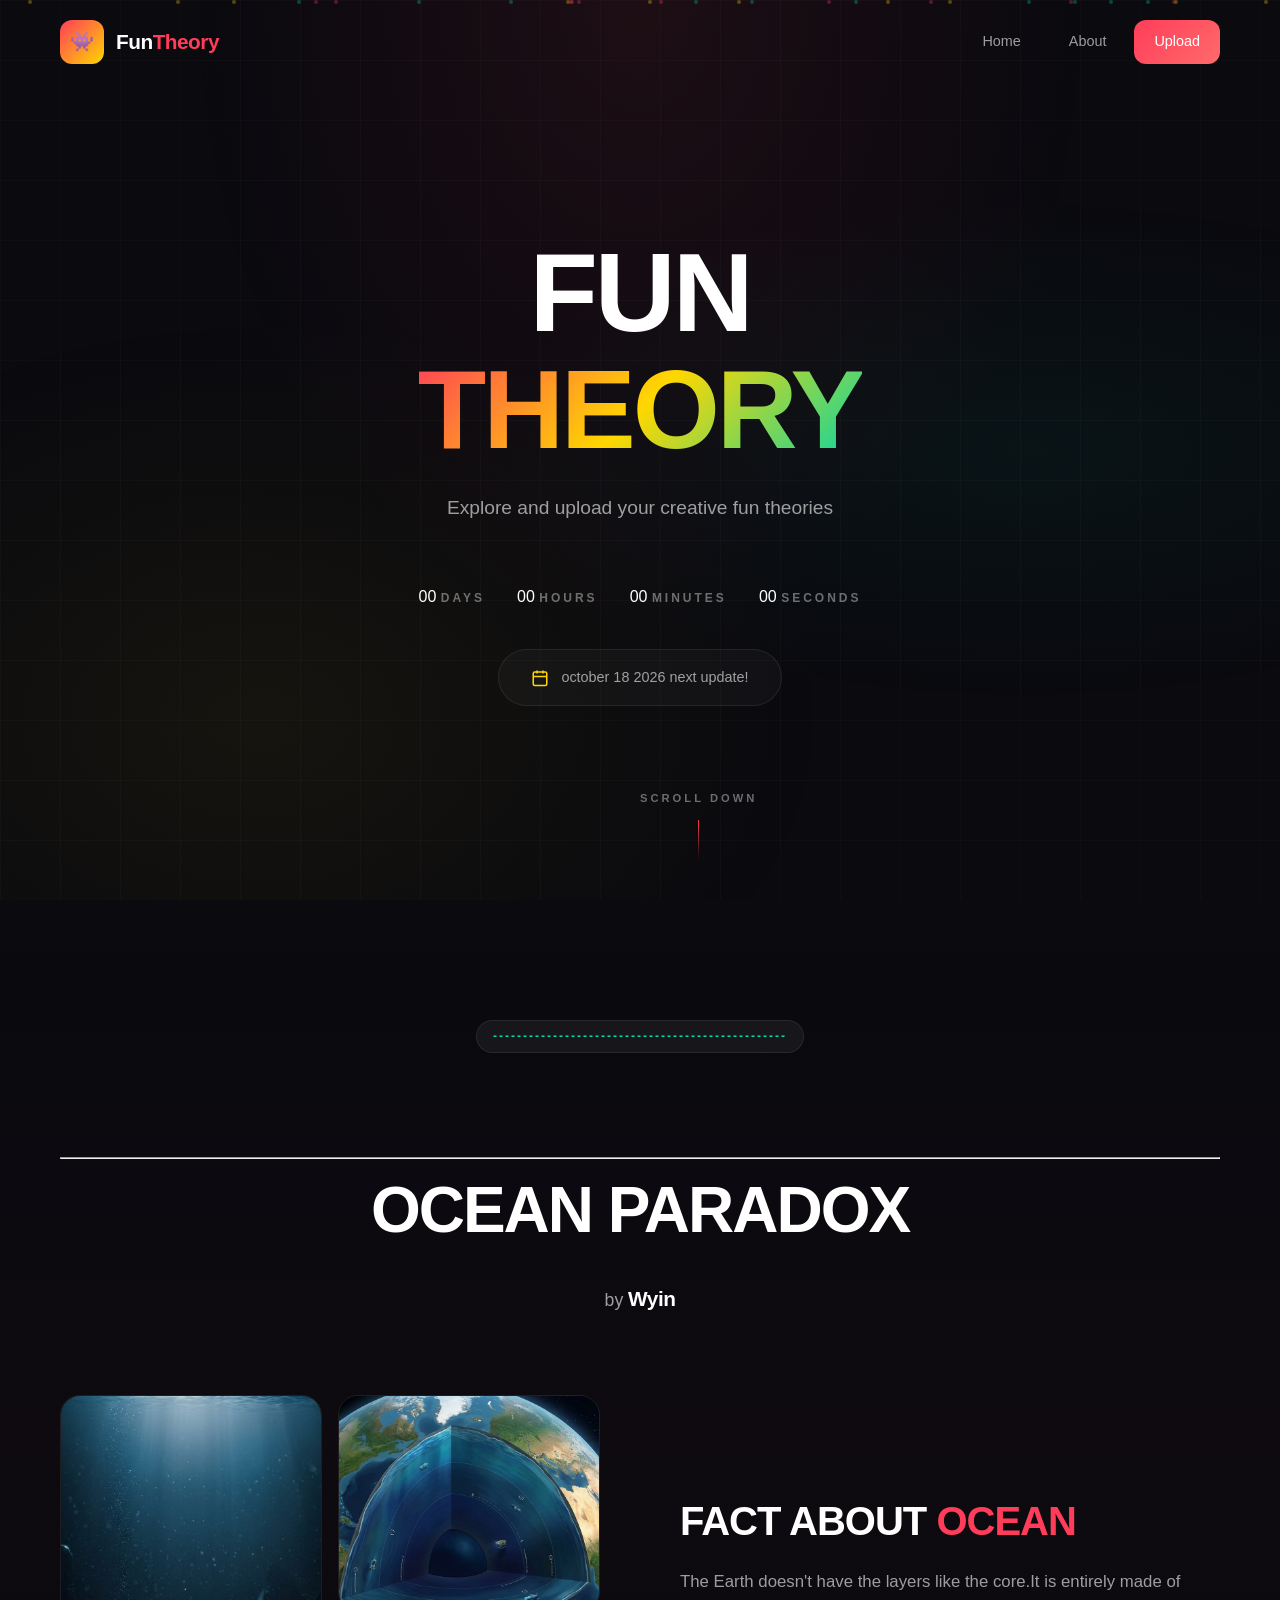
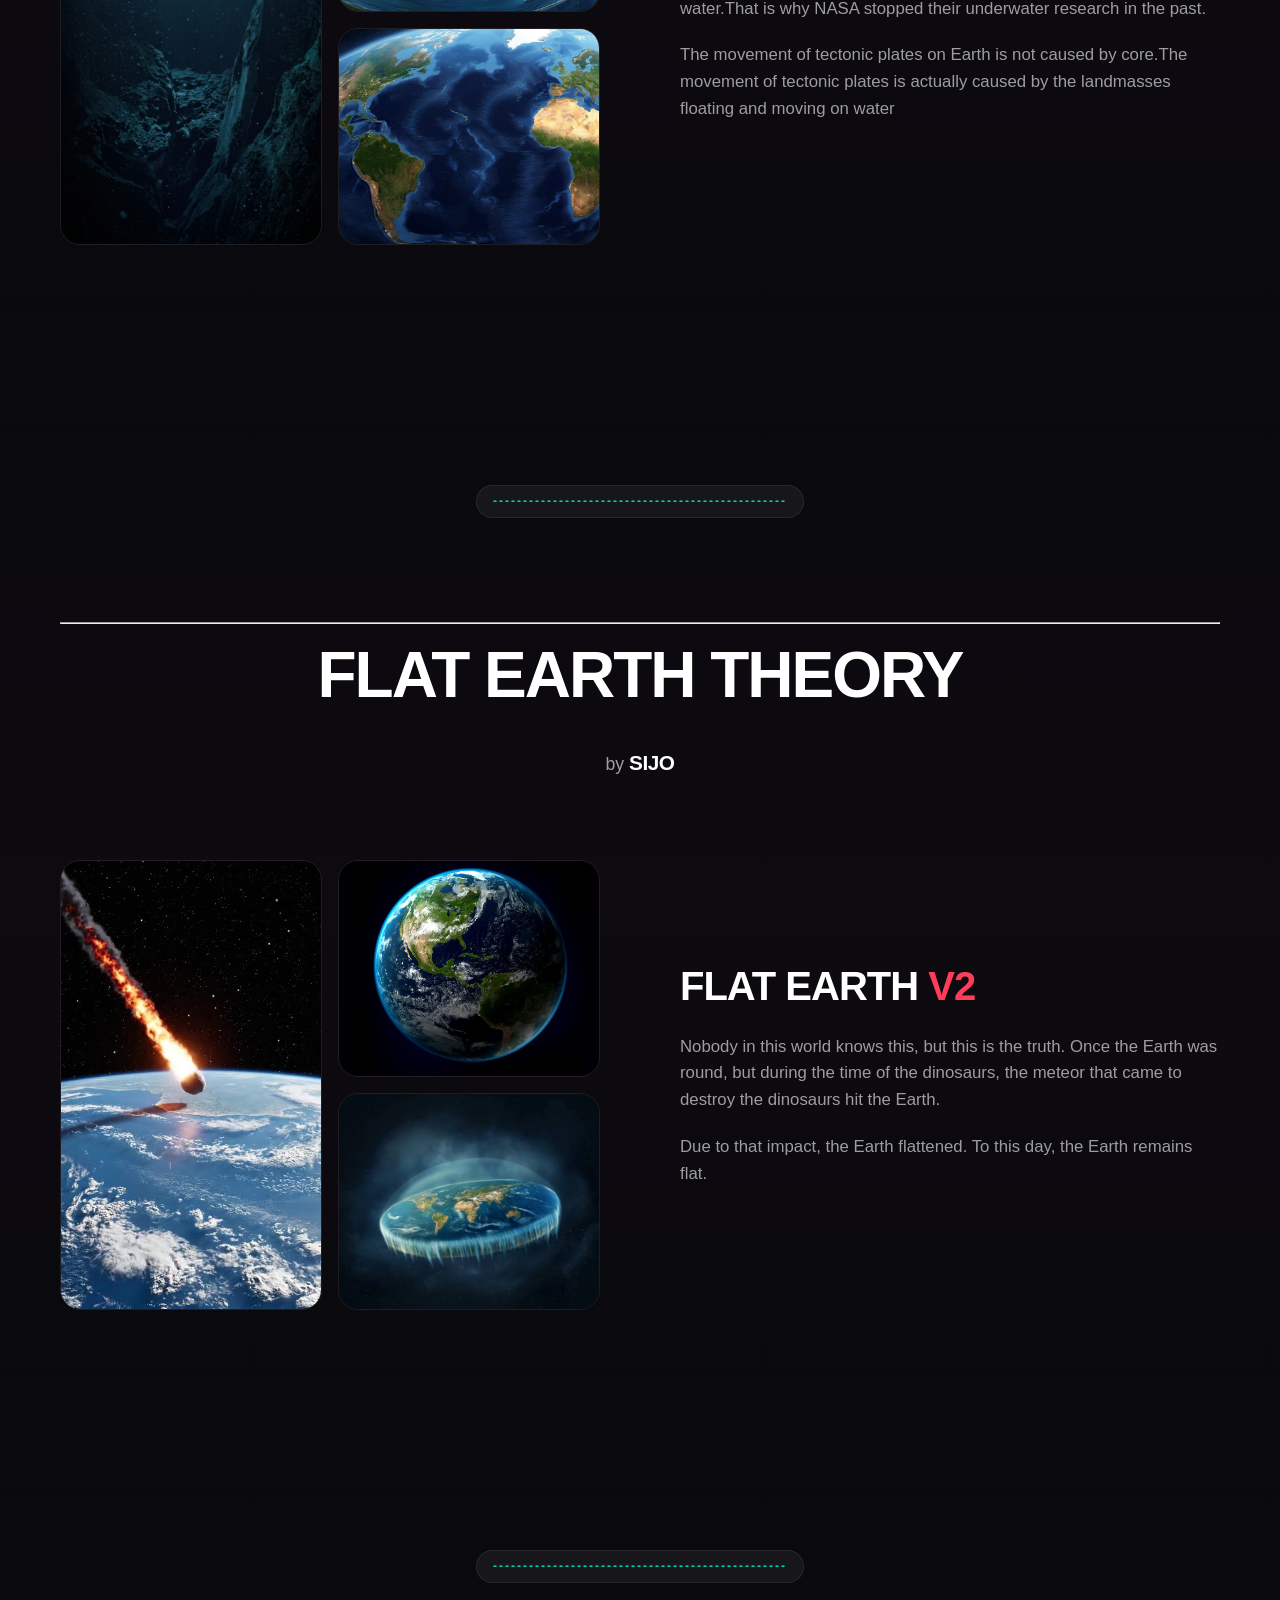
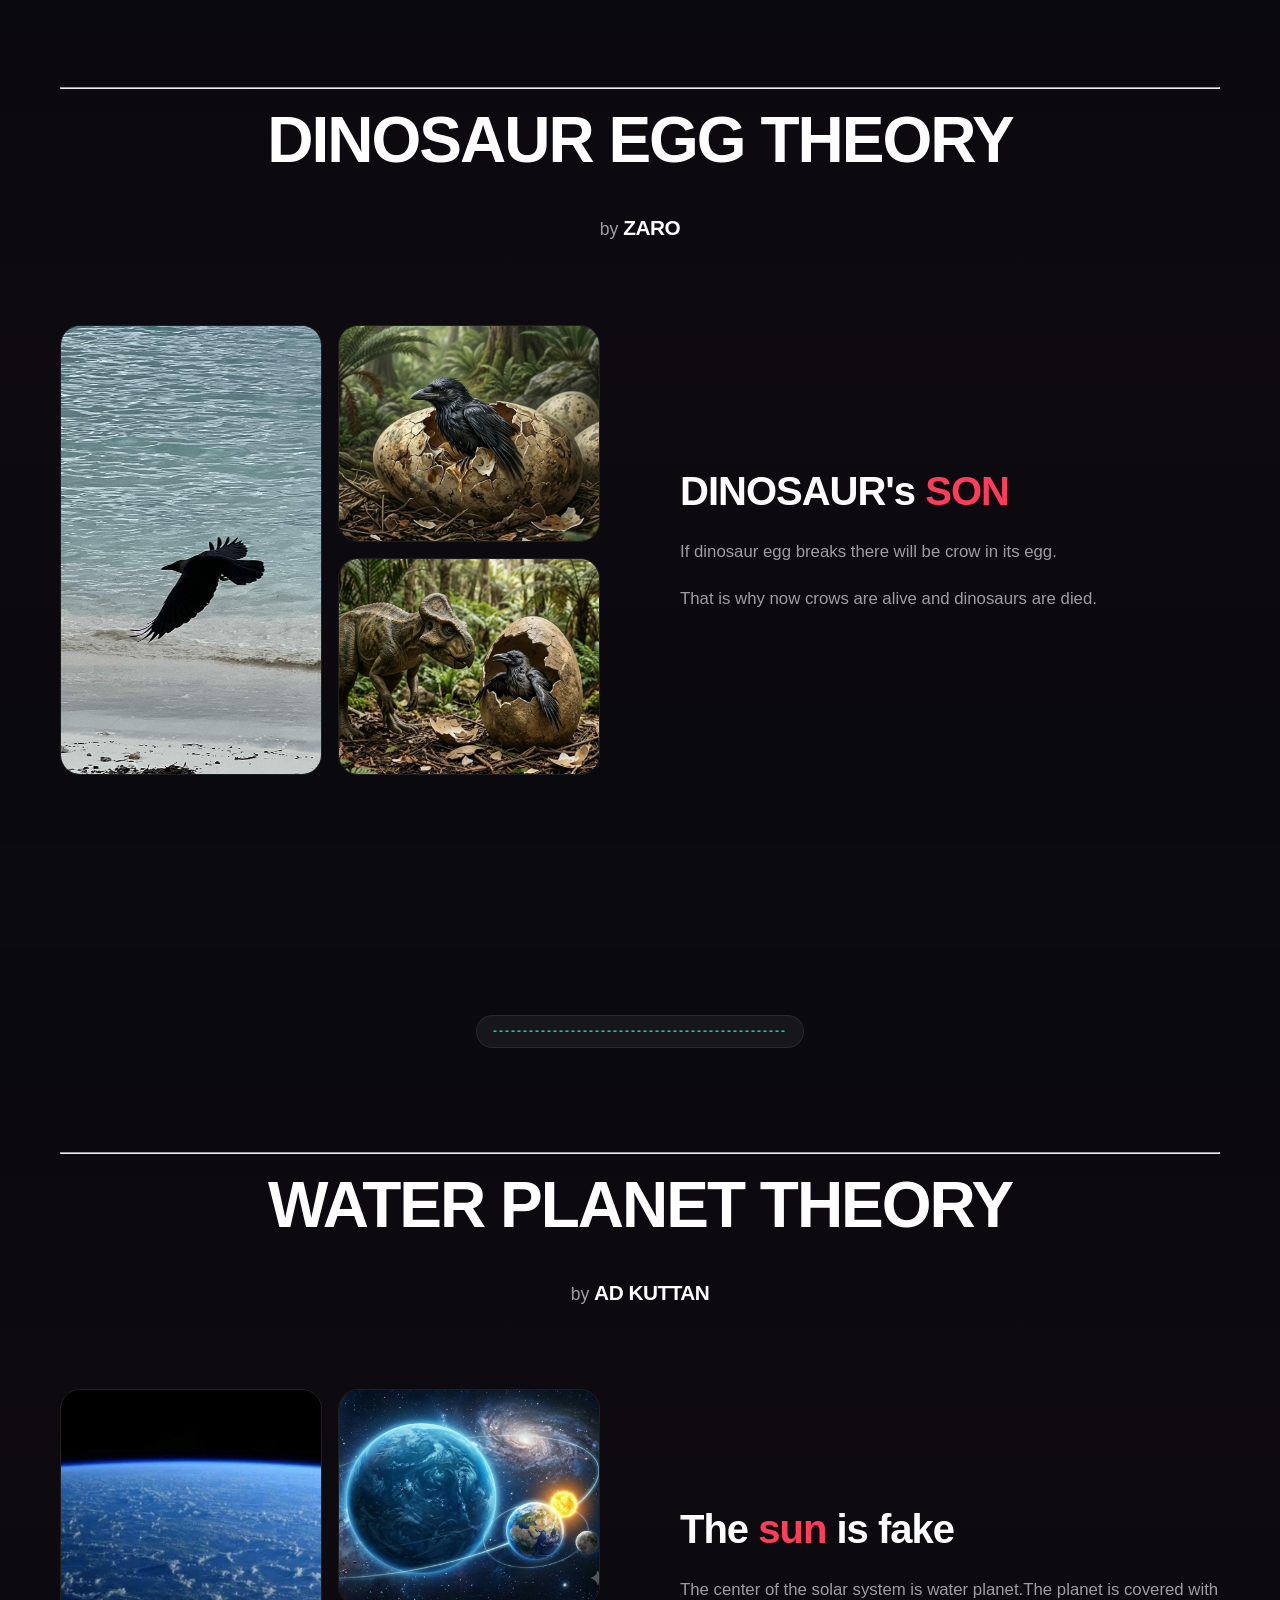
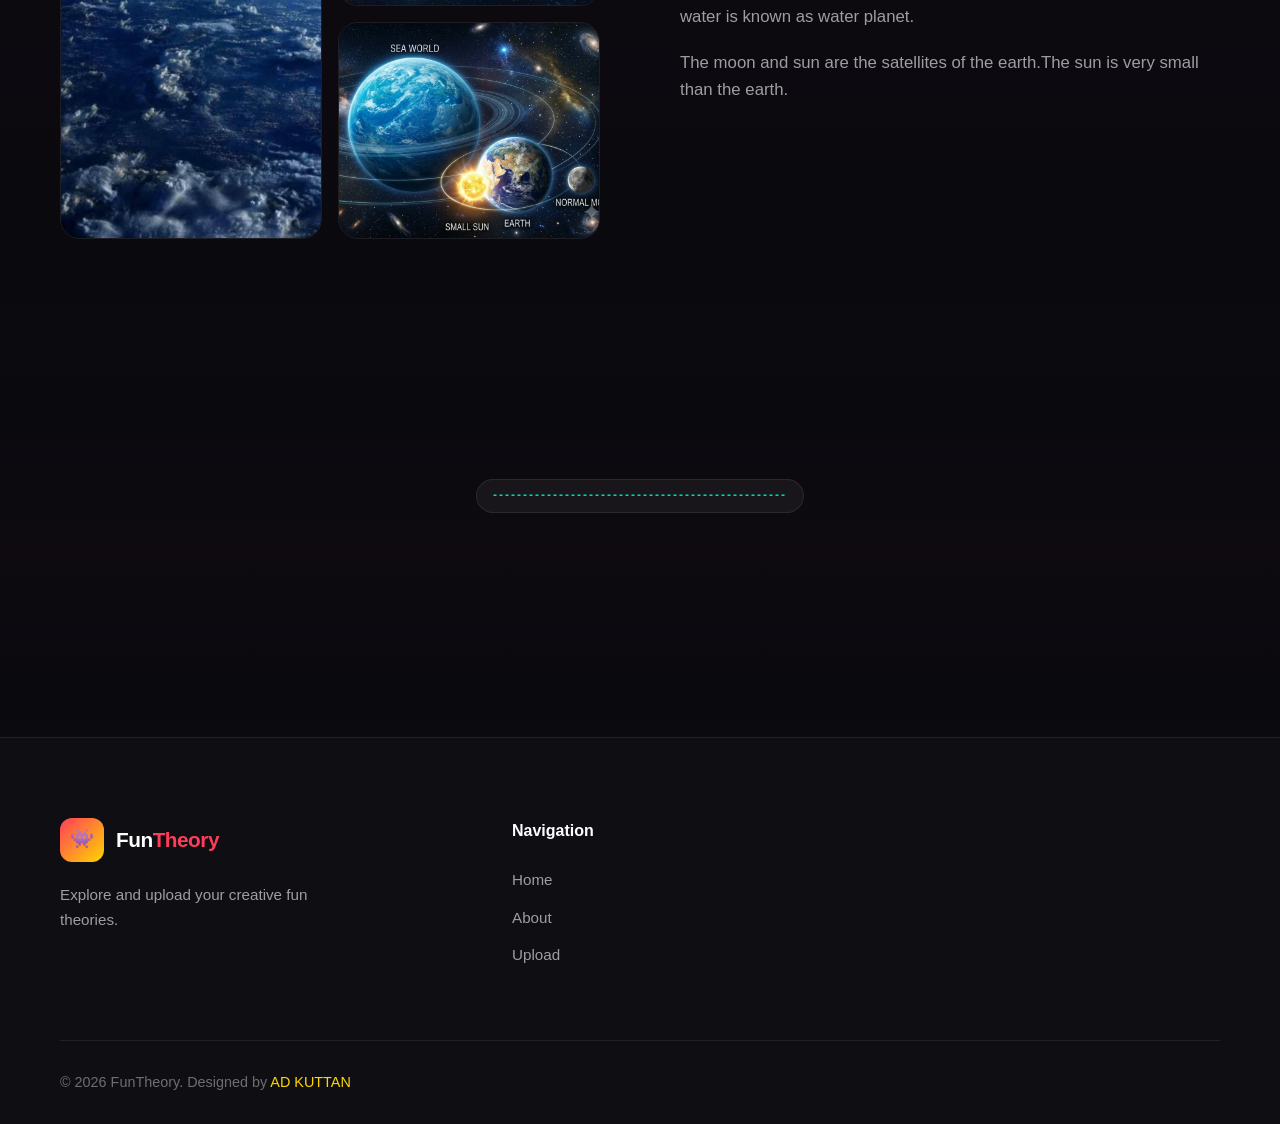
==== commit 75433aa1: "Update index.html Added Open Graph image meta tag for better sharing." ====
--- a/index.html
+++ b/index.html
@@ -8,6 +8,7 @@
 
 
     <meta property="og:description" content="Explore and upload your creative fun theories!">
+    <meta property="og:image" content="https://github.com/ADKUTTAN/Funtheory.io/blob/main/pictures/funtheory.jpg">
     <meta property="og:url" content="https://adkuttan.github.io/Funtheory.io/">
     <meta name="description" content="Explore and upload your creative fun theories!">
 
@@ -318,4 +319,4 @@
 
 <script src="javafile.js"></script>
 </body>
-</html>+</html>
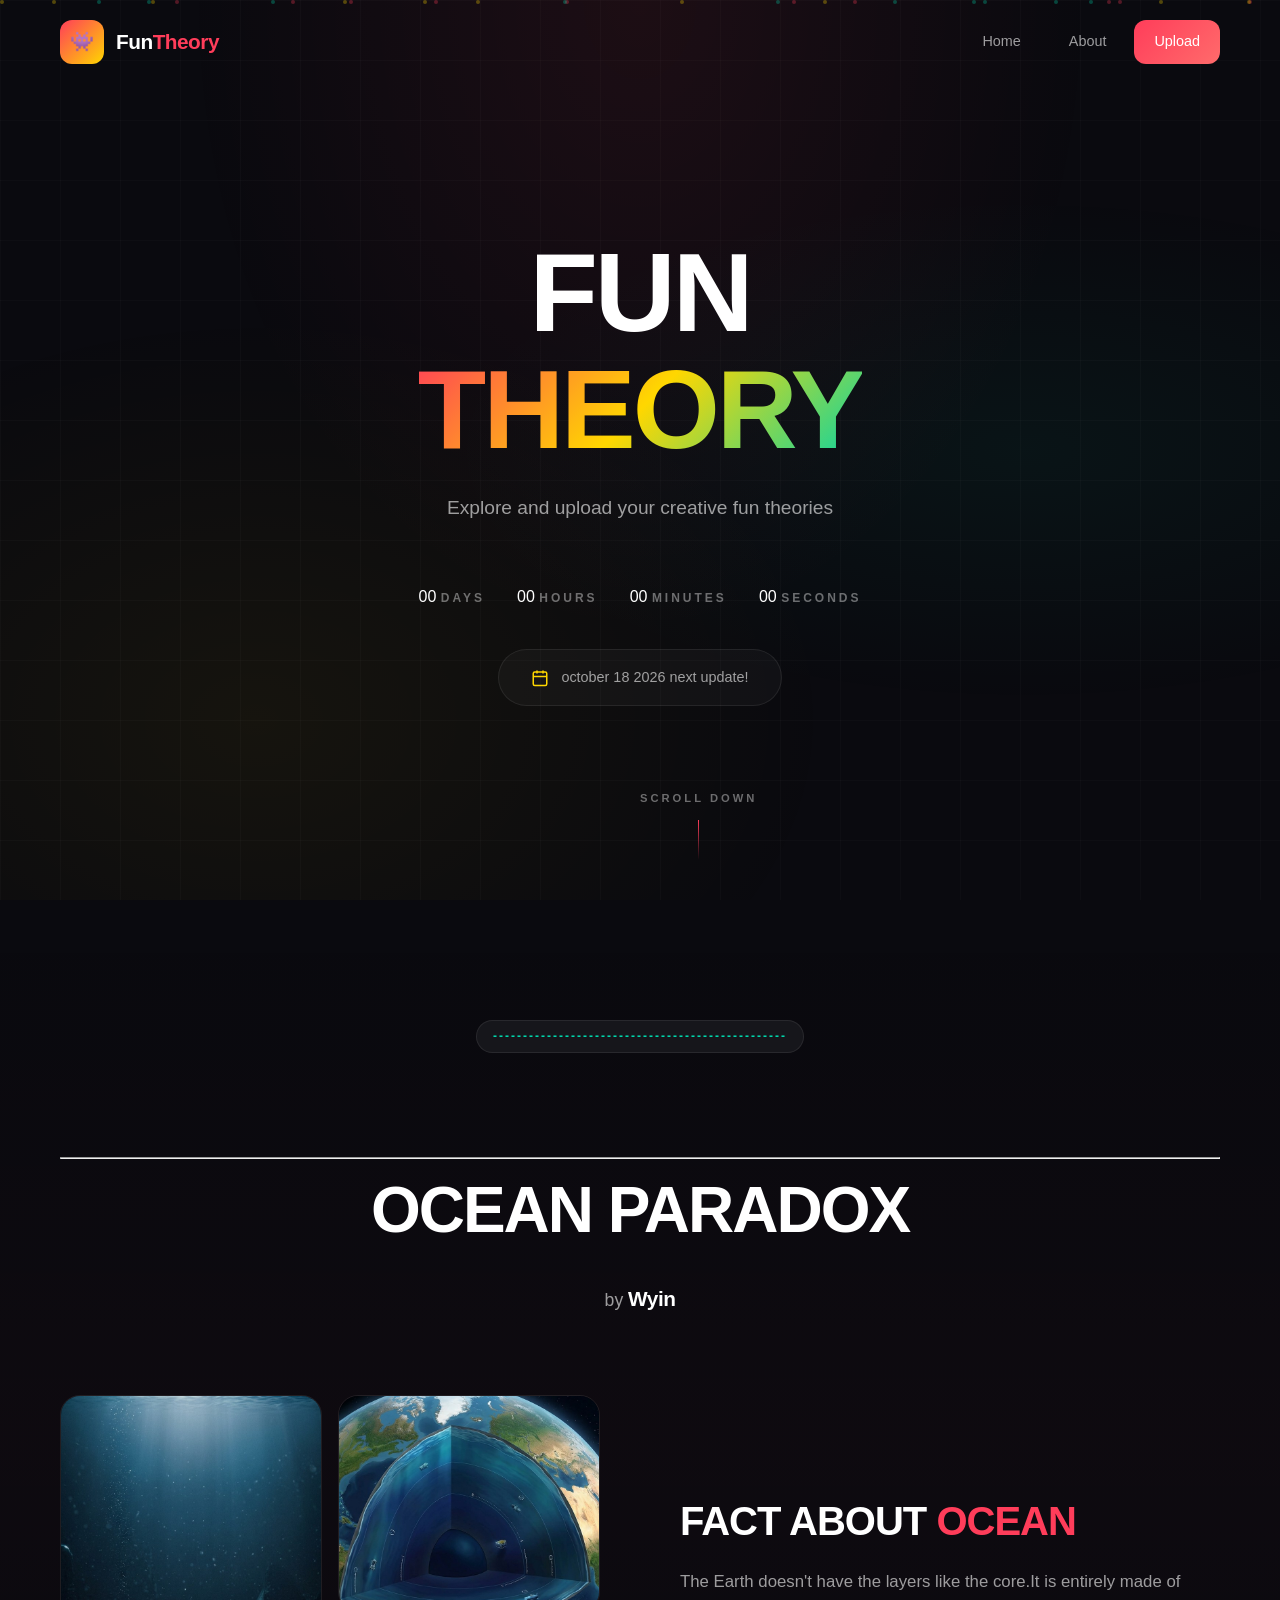
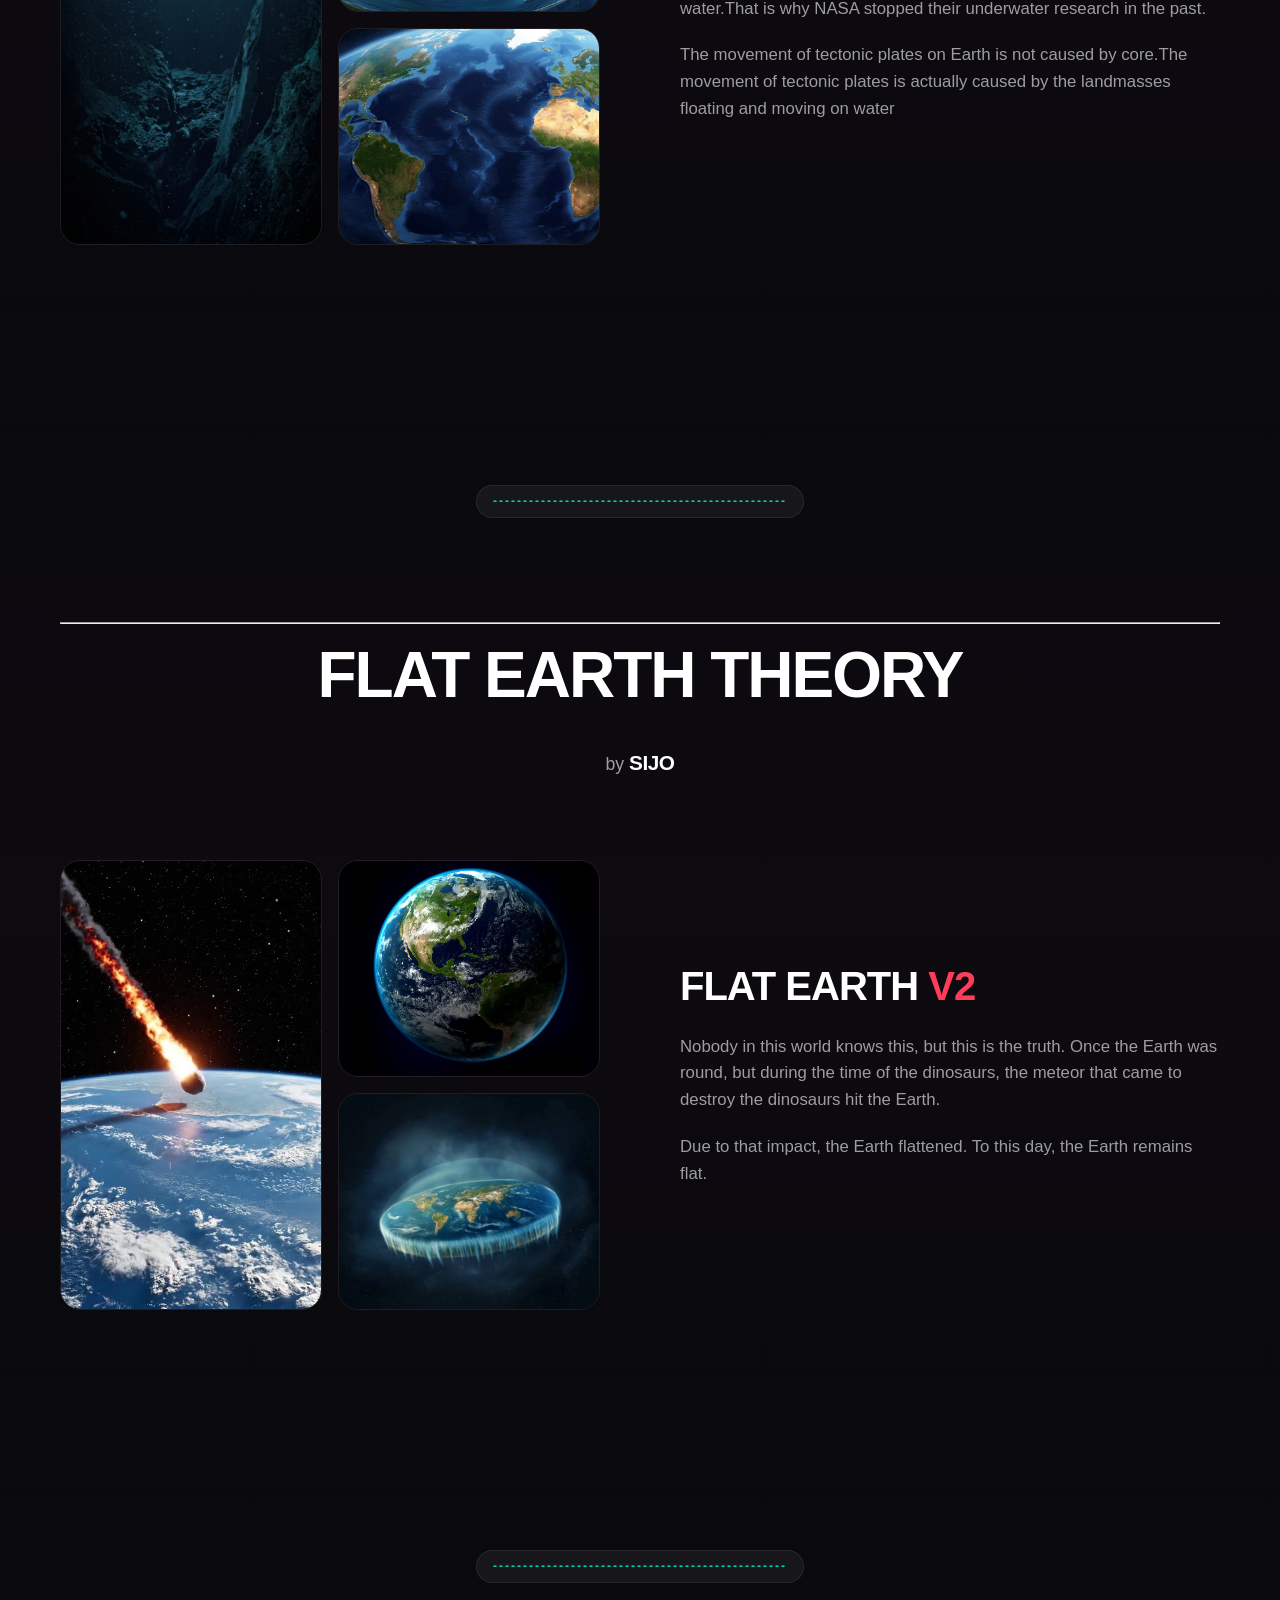
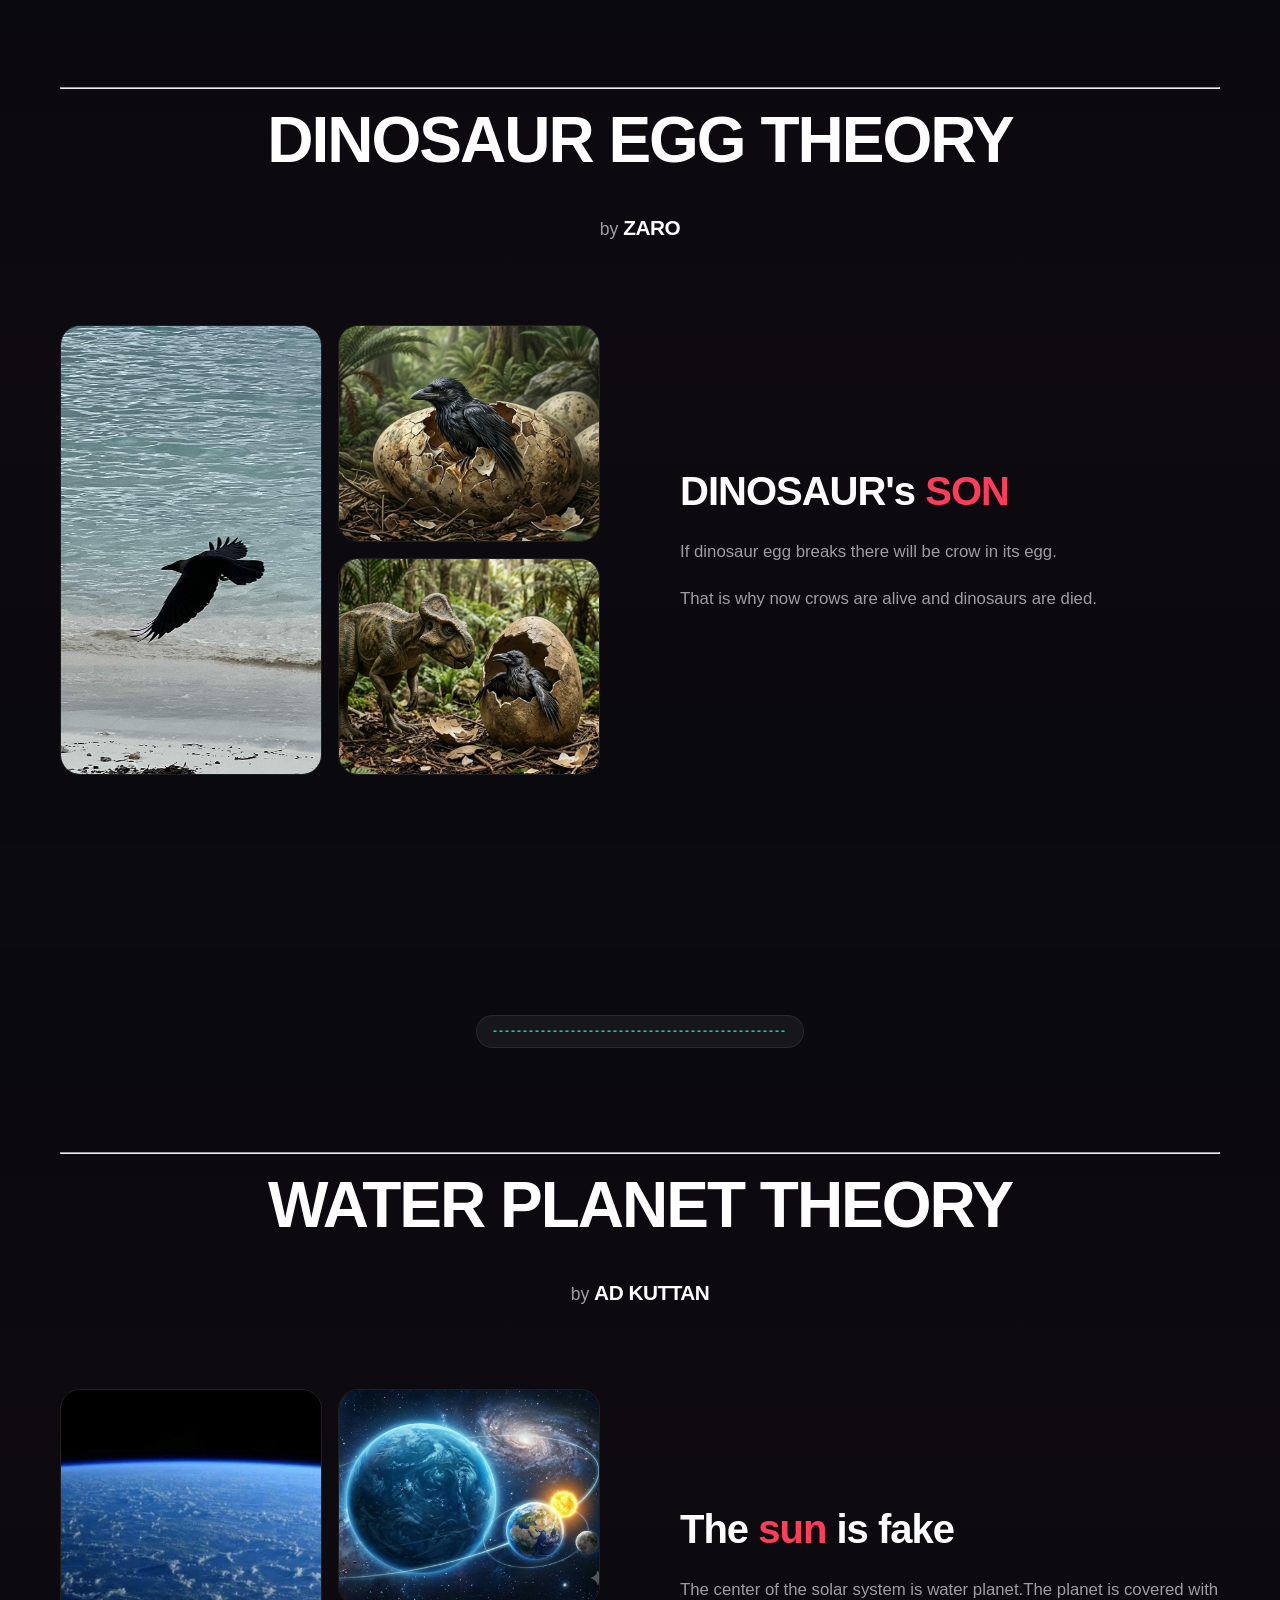
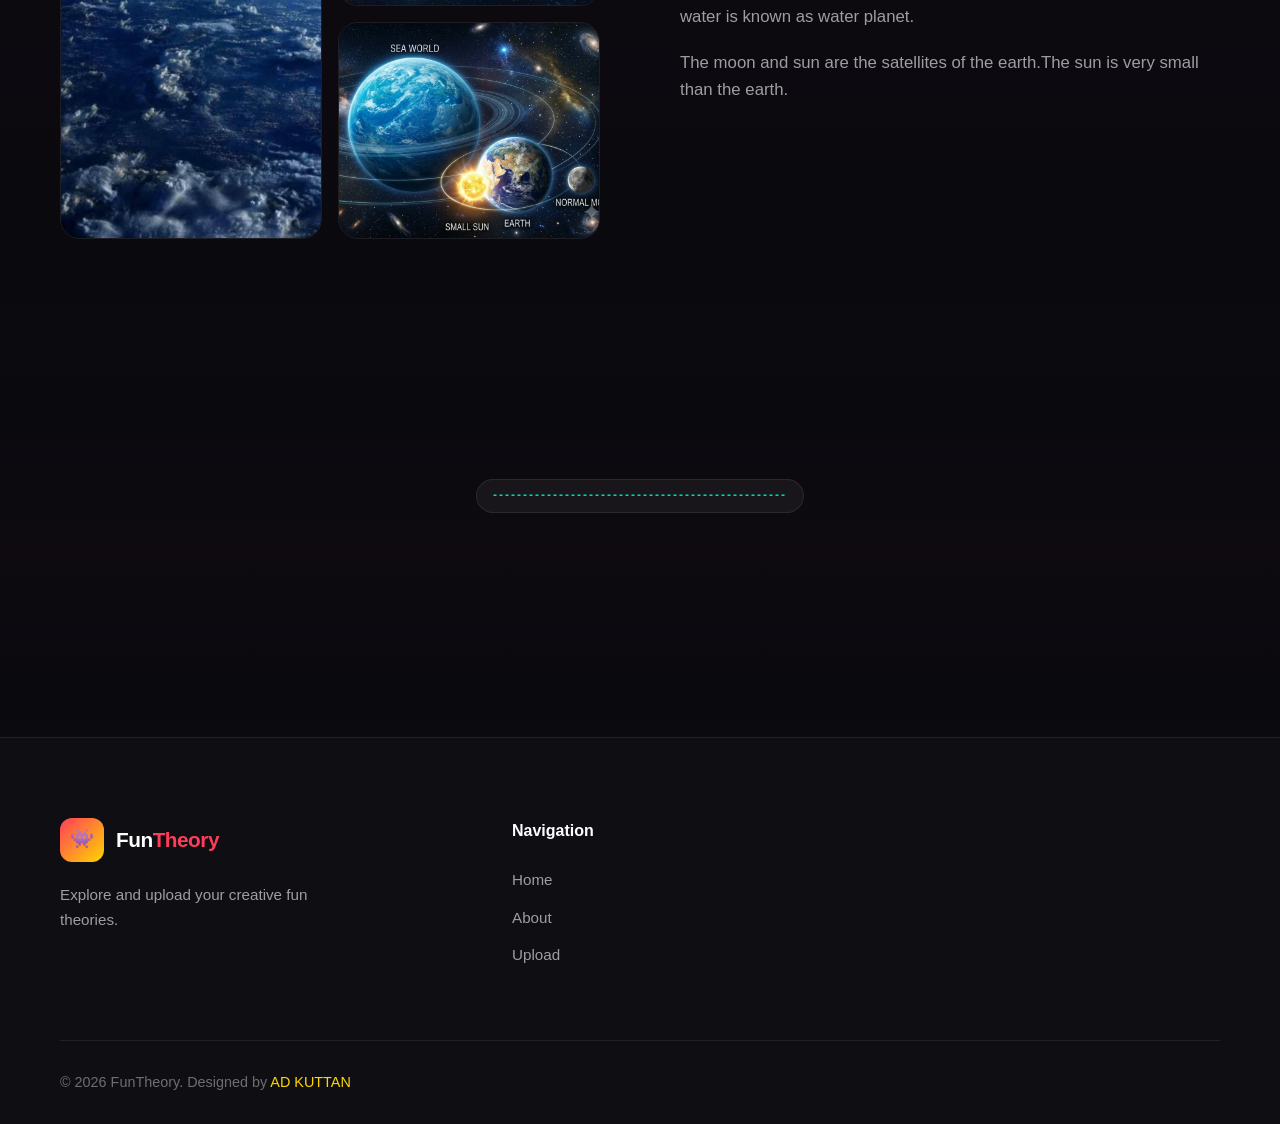
==== commit 773c4340: "Update index.html" ====
--- a/index.html
+++ b/index.html
@@ -8,7 +8,7 @@
 
 
     <meta property="og:description" content="Explore and upload your creative fun theories!">
-    <meta property="og:image" content="https://github.com/ADKUTTAN/Funtheory.io/blob/main/pictures/funtheory.jpg">
+    <meta property="og:image" content="https://github.com/ADKUTTAN/Funtheory.io/raw/main/pictures/funtheory.jpg">
     <meta property="og:url" content="https://adkuttan.github.io/Funtheory.io/">
     <meta name="description" content="Explore and upload your creative fun theories!">
 
